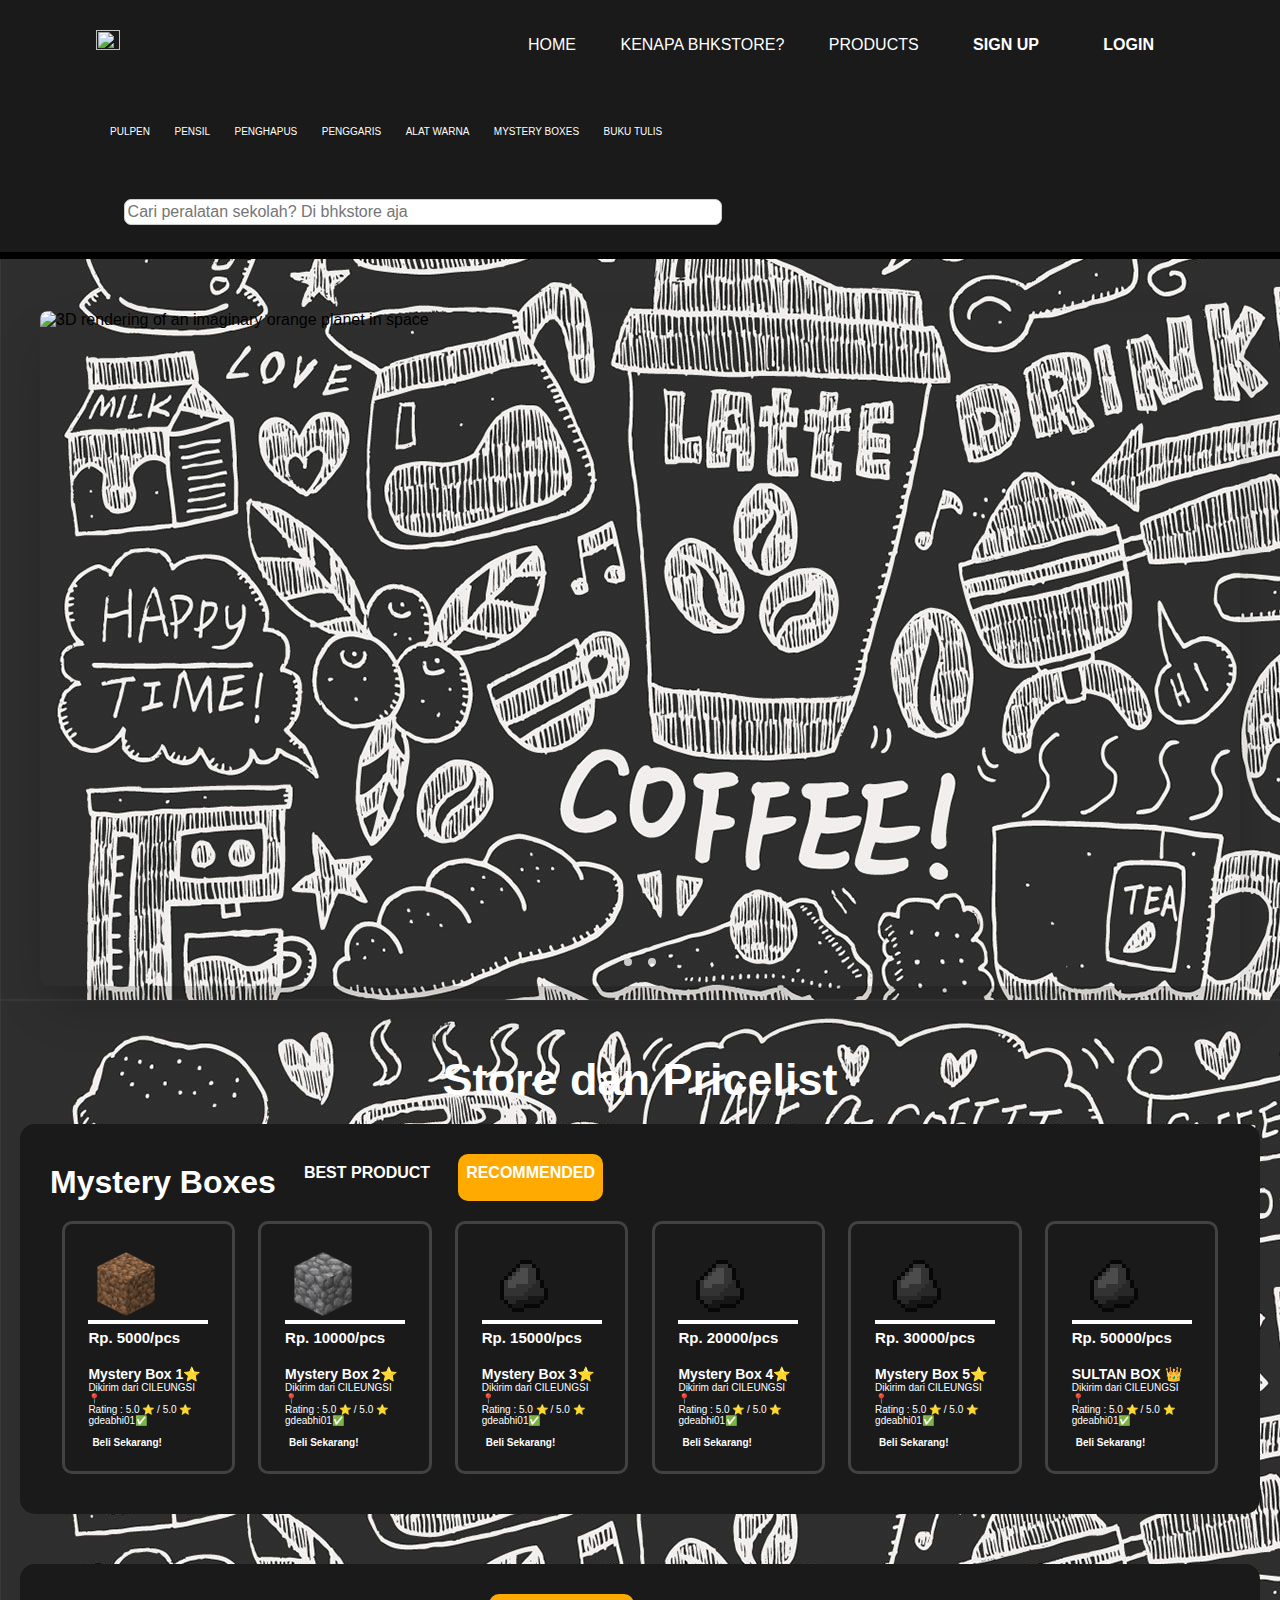
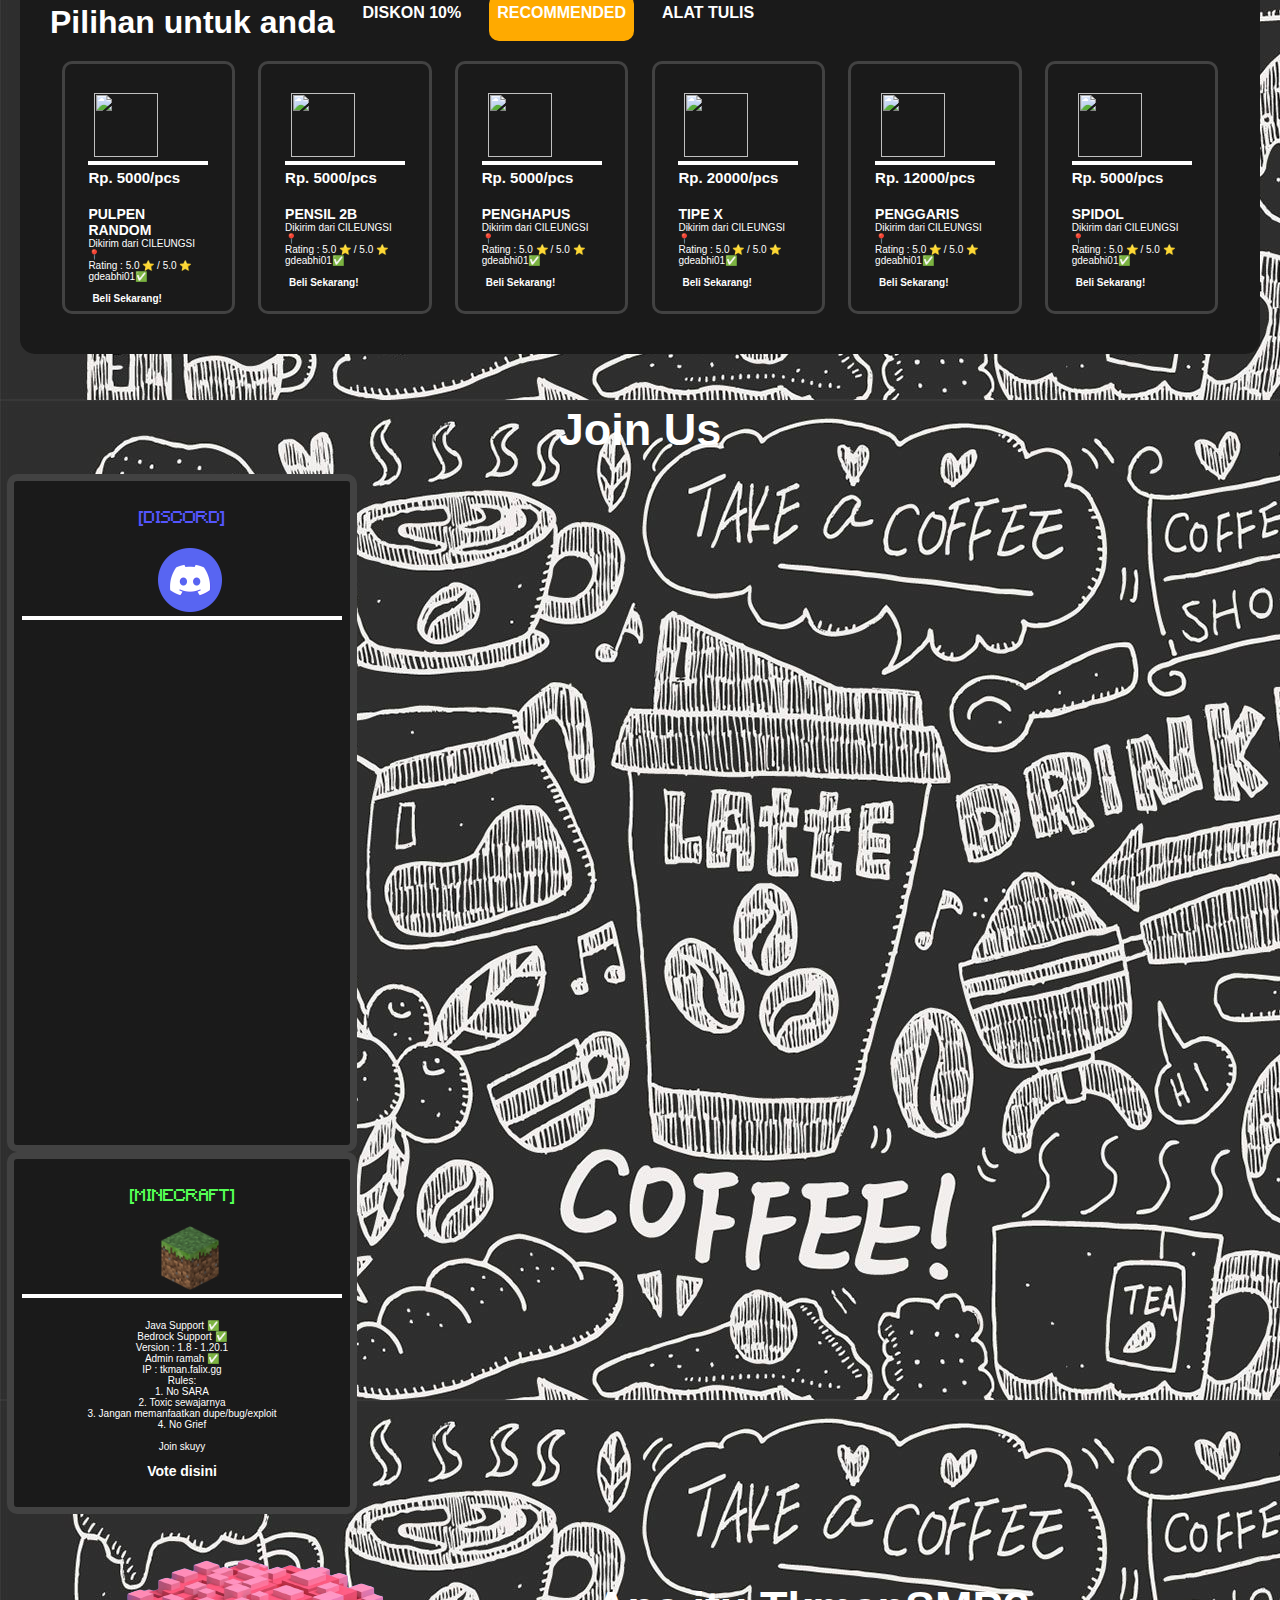
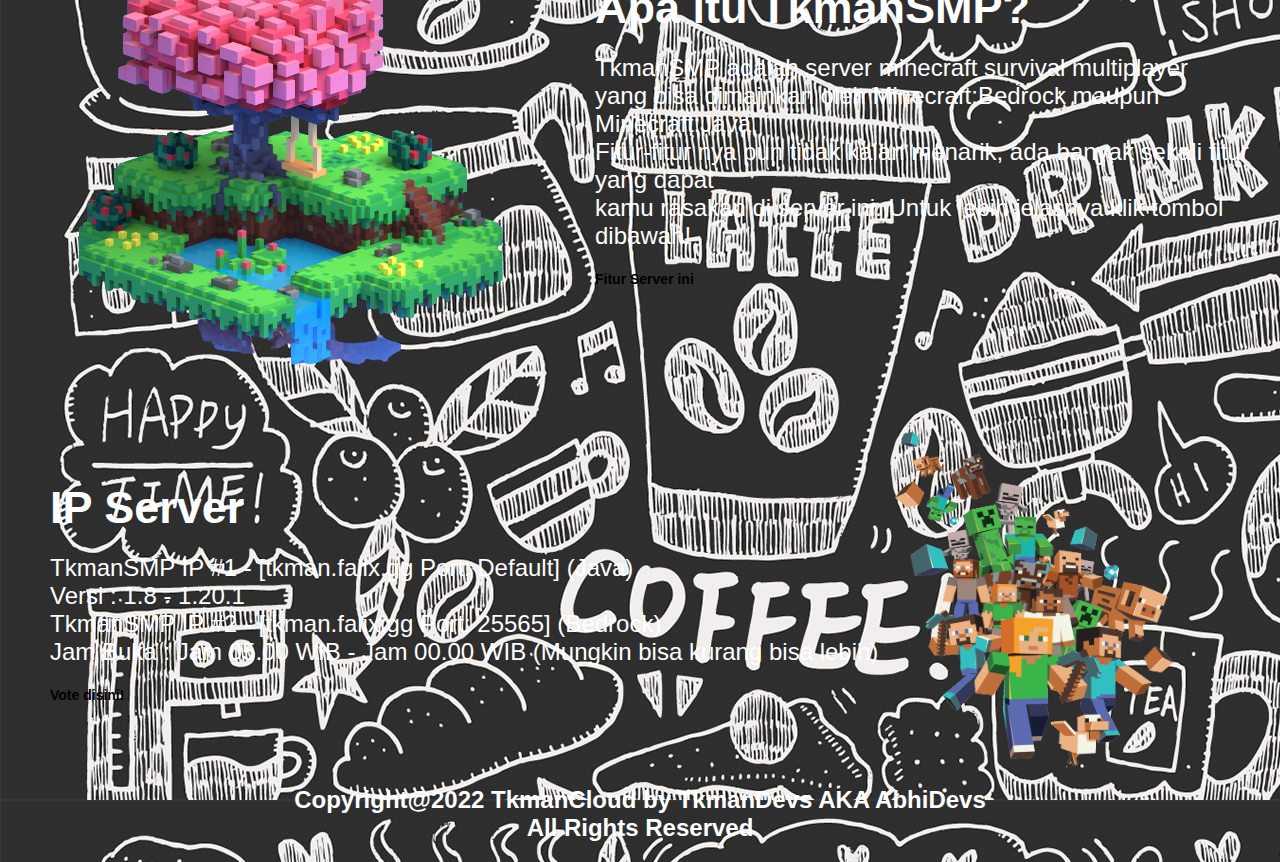
==== index.html @ ee7644b6 "Add files via upload" ====
<!DOCTYPE html>
<head>
	<link rel="stylesheet" href="style.css">
	<title>TkmanSMP - Minecraft Server</title>
	<script src="carousel.js"></script>
	<script src="https://unpkg.com/@babel/standalone/babel.min.js"></script>
</head>
<nav class="homenav">
	<div class="navbar">
		<img src="https://i.ibb.co/mNzWHj5/Proyek-Baru-2.png" class="logo">
		<ul>
			<li><a href="#home"class="defaultbtn">Home</a></li>
			<li><a href="#contacts"class="defaultbtn">Kenapa BHKStore?</a></li>
			<li><a href="#store"class="defaultbtn">Products</a></li>
			<li><a href="login.html" class="btn0">Sign Up</a></li>
			<li><a href="login.html" class="btn0">Login</a></li>
		</ul>
	</div>
	<div class="kategori">
	<ul>
		<li><a href="#home"class="defaultbtn">Pulpen</a></li>
		<li><a href="#contacts"class="defaultbtn">Pensil</a></li>
		<li><a href="#store"class="defaultbtn">Penghapus</a></li>
		<li><a href="#home"class="defaultbtn">Penggaris</a></li>
		<li><a href="#contacts"class="defaultbtn">Alat warna</a></li>
		<li><a href="#store"class="defaultbtn">Mystery Boxes</a></li>
		<li><a href="#home"class="defaultbtn">Buku Tulis</a></li>
		<input type="text" class="search-bar" placeholder="Cari peralatan sekolah? Di bhkstore aja">
	</ul>
</div>
</nav>
<body>
	<div class="main">
		<section class="container">
			<div class="slider-wrapper">
				<div class="slider">
					<img id="slide-1" src="https://i.ibb.co/3csn0DN/Presentation1.png" alt="3D rendering of an imaginary orange planet in space" />
					<img id="slide-2" src="https://i.ibb.co/RTJdsV3/OFF.png" alt="3D rendering of an imaginary green planet in space" />
				</div>
				<div class="slider-nav">
					<a href="#slide-1"></a>
					<a href="#slide-2"></a>
				</div>
			</div>
		</section>
	  <br>
	  
	  <!-- The dots/circles -->
	  <div style="text-align:center">
		<span class="dot" onclick="currentSlide(1)"></span>
		<span class="dot" onclick="currentSlide(2)"></span>
	  </div>
		<nav class="plannav">
		<div class="Plans">
			<!--Untuk Plans-->
			<br>
			<h1 class="deskripsi5">Store dan Pricelist</h1>
			<br>
			<section class="section2"id="store">
			<div class="store-wrap2"><h1 class="plantext">Mystery Boxes</h1><h4 class="sale">BEST PRODUCT</h4><h4 class="sale2">RECOMMENDED</h4></div>
			<div class="store-wrap">
				<div class="plans1">
				<div class="imgx">
				<img src="dirt.png" class="plan">
				</div>
				<div class="kolom2">
					<h4>Rp. 5000/pcs</h4>
					<p class="deskripsi4"><b>Mystery Box 1⭐</b><br>
					Dikirim dari CILEUNGSI 📍<br>
					Rating : 5.0 ⭐ / 5.0 ⭐<br>
					gdeabhi01✅<br><br>
					<a href="https://wa.me/+6285732102099?text=I'm%20interested%20in%20your%20car%20for%20sale" class="btn2">Beli Sekarang!</a>
				</div>
				</div>
				<div class="plans1">
				<div class="imgx">
				<img src="cobblestone.png" class="plan">
				</div>
				<div class="kolom2">
					<h4>Rp. 10000/pcs</h4>
					<p class="deskripsi4"><b>Mystery Box 2⭐</b><br>
					Dikirim dari CILEUNGSI 📍<br>
					Rating : 5.0 ⭐ / 5.0 ⭐<br>
					gdeabhi01✅<br><br>
					<a href="https://wa.me/+6285732102099?text=I'm%20interested%20in%20your%20car%20for%20sale" class="btn2">Beli Sekarang!</a>
				</div>
				</div>
				<div class="plans1">
				<div class="imgx">
				<img src="coal.png" class="plan">
				</div>
				<div class="kolom2">
					<h4>Rp. 15000/pcs</h4>
					<p class="deskripsi4"><b>Mystery Box 3⭐</b><br>
					Dikirim dari CILEUNGSI 📍<br>
					Rating : 5.0 ⭐ / 5.0 ⭐<br>
					gdeabhi01✅<br><br>
					<a href="https://wa.me/+6285732102099?text=I'm%20interested%20in%20your%20car%20for%20sale" class="btn2">Beli Sekarang!</a>
				</div>
				</div>
				<div class="plans1">
					<div class="imgx">
					<img src="coal.png" class="plan">
					</div>
					<div class="kolom2">
						<h4>Rp. 20000/pcs</h4>
						<p class="deskripsi4"><b>Mystery Box 4⭐</b><br>
						Dikirim dari CILEUNGSI 📍<br>
						Rating : 5.0 ⭐ / 5.0 ⭐<br>
						gdeabhi01✅<br><br>
						<a href="https://wa.me/+6285732102099?text=I'm%20interested%20in%20your%20car%20for%20sale" class="btn2">Beli Sekarang!</a>
					</div>
					</div>
					<div class="plans1">
						<div class="imgx">
						<img src="coal.png" class="plan">
						</div>
						<div class="kolom2">
							<h4>Rp. 30000/pcs</h4>
							<p class="deskripsi4"><b>Mystery Box 5⭐</b><br>
							Dikirim dari CILEUNGSI 📍<br>
							Rating : 5.0 ⭐ / 5.0 ⭐<br>
							gdeabhi01✅<br><br>
							<a href="https://wa.me/+6285732102099?text=I'm%20interested%20in%20your%20car%20for%20sale" class="btn2">Beli Sekarang!</a>
						</div>
						</div>
					<div class="plans1">
						<div class="imgx">
						<img src="coal.png" class="plan">
						</div>
						<div class="kolom2">
							<h4>Rp. 50000/pcs</h4>
							<p class="deskripsi4"><b>SULTAN BOX 👑</b><br>
							Dikirim dari CILEUNGSI 📍<br>
							Rating : 5.0 ⭐ / 5.0 ⭐<br>
							gdeabhi01✅<br><br>
							<a href="https://wa.me/+6285732102099?text=I'm%20interested%20in%20your%20car%20for%20sale" class="btn2">Beli Sekarang!</a>
						</div>
						</div>
				</div>	
				</section>
				<section class="section2"id="store">
				<div class="store-wrap2"><h1 class="plantext">Pilihan untuk anda</h1><h4 class="sale">DISKON 10%</h4><h4 class="sale2">RECOMMENDED</h4><h4 class="sale3">ALAT TULIS</h4></div>
				<div class="store-wrap">
					<div class="plans1">
					<div class="imgx">
					<img src="https://zebraindonesia.com/product/gelPen/images/sarasa_clip.png" class="plan">
					</div>
					<div class="kolom2">
						<h4>Rp. 5000/pcs</h4>
						<p class="deskripsi4"><b>PULPEN RANDOM</b><br>
						Dikirim dari CILEUNGSI 📍<br>
						Rating : 5.0 ⭐ / 5.0 ⭐<br>
						gdeabhi01✅<br><br>
						<a href="https://wa.me/+6285732102099?text=I'm%20interested%20in%20your%20car%20for%20sale" class="btn2">Beli Sekarang!</a>
					</div>
					</div>
					<div class="plans1">
					<div class="imgx">
					<img src="https://img.priceza.co.id/img2/2130004/0001/2130004-20211117024440-811926237911201.jpg" class="plan">
					</div>
					<div class="kolom2">
						<h4>Rp. 5000/pcs</h4>
						<p class="deskripsi4"><b>PENSIL 2B</b><br>
						Dikirim dari CILEUNGSI 📍<br>
						Rating : 5.0 ⭐ / 5.0 ⭐<br>
						gdeabhi01✅<br><br>
						<a href="https://wa.me/+6285732102099?text=I'm%20interested%20in%20your%20car%20for%20sale" class="btn2">Beli Sekarang!</a>
					</div>
					</div>
					<div class="plans1">
					<div class="imgx">
					<img src="https://img.id.my-best.com/product_images/95ac582cee1d472cd8731e104001efa9.png?ixlib=rails-4.3.1&q=70&lossless=0&w=800&h=800&fit=clip&s=73754fe19ffe5860d8eeb49d284e9628" class="plan">
					</div>
					<div class="kolom2">
						<h4>Rp. 5000/pcs</h4>
						<p class="deskripsi4"><b>PENGHAPUS</b><br>
						Dikirim dari CILEUNGSI 📍<br>
						Rating : 5.0 ⭐ / 5.0 ⭐<br>
						gdeabhi01✅<br><br>
						<a href="https://wa.me/+6285732102099?text=I'm%20interested%20in%20your%20car%20for%20sale" class="btn2">Beli Sekarang!</a>
					</div>
					</div>
					<div class="plans1">
						<div class="imgx">
						<img src="https://filebroker-cdn.lazada.co.id/kf/Sdb9d155a0d3c4631a12cda559e0c6bfc9.jpg" class="plan">
						</div>
						<div class="kolom2">
							<h4>Rp. 20000/pcs</h4>
							<p class="deskripsi4"><b>TIPE X</b><br>
							Dikirim dari CILEUNGSI 📍<br>
							Rating : 5.0 ⭐ / 5.0 ⭐<br>
							gdeabhi01✅<br><br>
							<a href="https://wa.me/+6285732102099?text=I'm%20interested%20in%20your%20car%20for%20sale" class="btn2">Beli Sekarang!</a>
						</div>
						</div>
						<div class="plans1">
							<div class="imgx">
							<img src="https://apis.unair.ac.id/lpse/storage/amel/penyedia/scan-gallery-648966901677897941.png" class="plan">
							</div>
							<div class="kolom2">
								<h4>Rp. 12000/pcs</h4>
								<p class="deskripsi4"><b>PENGGARIS</b><br>
								Dikirim dari CILEUNGSI 📍<br>
								Rating : 5.0 ⭐ / 5.0 ⭐<br>
								gdeabhi01✅<br><br>
								<a href="https://wa.me/+6285732102099?text=I'm%20interested%20in%20your%20car%20for%20sale" class="btn2">Beli Sekarang!</a>
							</div>
							</div>
						<div class="plans1">
							<div class="imgx">
							<img src="https://www.static-src.com/wcsstore/Indraprastha/images/catalog/full//95/MTA-2715593/snowman_snowman-bg-12-whiteboard-marker-spidol--1-pcs-_full16.jpg" class="plan">
							</div>
							<div class="kolom2">
								<h4>Rp. 5000/pcs</h4>
								<p class="deskripsi4"><b>SPIDOL</b><br>
								Dikirim dari CILEUNGSI 📍<br>
								Rating : 5.0 ⭐ / 5.0 ⭐<br>
								gdeabhi01✅<br><br>
								<a href="https://wa.me/+6285732102099?text=I'm%20interested%20in%20your%20car%20for%20sale" class="btn2">Beli Sekarang!</a>
							</div>
							</div>
					</div>
					</section>
			</div>
			</nav>
			
				<div class="contact">
					<h1 class="deskripsi5">Join Us</h1>
					<br>
					<!--Untuk Contacts-->
					<section class="section1"id="contacts">
					<div class="join">
						<div class="plans2">
							<div class="imgx">
								<p class="disc">[DISCORD]</p>
								<img src="discord.png" class="plan">
							</div>
							<iframe src="https://discordapp.com/widget?id=1115545342558081037&theme=dark" width="350" height="500" allowtransparency="true" frameborder="0" sandbox="allow-popups allow-popups-to-escape-sandbox allow-same-origin allow-scripts" class="widget"></iframe>
						</div>
						<div class="plans2">
							<div class="imgx">
								<p class="disc2">[MINECRAFT]</p>
								<img src="grass.png" class="plan">
							</div>
							<div class="kolom2">
							<p class="deskripsi4">
								Java Support ✅<br>
								Bedrock Support ✅<br>
								Version : 1.8 - 1.20.1<br>
								Admin ramah ✅<br>
								IP : tkman.falix.gg<br>
								Rules: <br>
								1. No SARA<br>
								2. Toxic sewajarnya<br>
								3. Jangan memanfaatkan dupe/bug/exploit<br>
								4. No Grief<br>
								<br>
								Join skuyy<br>
								<br>
								<b href="https://wa.me/+6285732102099?text=I'm%20interested%20in%20your%20car%20for%20sale" class="btn2">Vote disini</b>
							</p>
							</div>
						</div>
					</div>
					</section>
				</div>

				<br>
				<div class="homepage">
					<!--Untuk Home-->
					<section class="section1"id="home">
					<img src="computing.png" class="home1">
						<div class="kolom">
							<h1 class="deskripsi">Apa itu TkmanSMP?</h1>
							<p class="deskripsi2">TkmanSMP adalah server minecraft survival multiplayer<br>
							yang bisa dimainkan oleh Minecraft:Bedrock maupun Minecraft:Java <br>
							Fitur-fitur nya pun tidak kalan menarik, ada banyak sekali fitur yang dapat <br>
							kamu rasakan di server ini. Untuk lebih jelasnya klik tombol dibawah!</p>
							<b href="#plans" class="btn2">Fitur Server ini</b>
						</div>
					</section>
				<div class="why">
					<section class="section3"id="whypicktkmancloud">
						<div class="kolom">
							<h1 class="deskripsi">IP Server</h1>
							<p class="deskripsi2">TkmanSMP IP #1 - [tkman.falix.gg Port: Default] (Java)<br>
							Versi : 1.8 - 1.20.1<br>
							TkmanSMP IP #2 - [tkman.falix.gg Port: 25565] (Bedrock)<br>
							Jam Buka : Jam 05.00 WIB - Jam 00.00 WIB (Mungkin bisa kurang bisa lebih)<br>
							</p>
							<b href="#plans" class="btn2">Vote disini!</b>
						</div>
						<img src="mc.png" class="home2">
					</section>
				</div>
			</div>
				<p class="copyright">Copyright@2022 TkmanCloud by TkmanDevs AKA AbhiDevs<br>
				All Rights Reserved</p>
				<script async src="https://pagead2.googlesyndication.com/pagead/js/adsbygoogle.js?client=ca-pub-9949350659527294"
     crossorigin="anonymous"></script>
<!-- iklan1 -->
<ins class="adsbygoogle"
     style="display:block"
     data-ad-client="ca-pub-9949350659527294"
     data-ad-slot="7861087889"
     data-ad-format="auto"
     data-full-width-responsive="true"></ins>
<script>
     (adsbygoogle = window.adsbygoogle || []).push({});
</script>
		</div>

	</div>
</body>
---- style.css ----
.container {
	padding: 2rem;
}

.slider-wrapper {
	position: relative;
	max-width: 1200px;
	margin: 0 auto;
}

.slider {
	display: flex;
	aspect-ratio: 16 / 9;
	overflow-x: auto;
	scroll-snap-type: x mandatory;
	scroll-behavior: smooth;
	box-shadow: 0 1.5rem 3rem -0.75rem hsla(0, 0%, 0%, 0.25);
	border-radius: 0.5rem;
	-ms-overflow-style: none; /* Hide scrollbar IE and Edge */
	scrollbar-width: none; /* Hide scrollbar Firefox */
}
b {
    font-size: 14px;
}
/* Hide scrollbar for Chrome, Safari and Opera */
.slider::-webkit-scrollbar {
	display: none;
}
.slider img {
	flex: 1 0 100%;
	scroll-snap-align: start;
	object-fit: cover;
}

.slider-nav {
	display: flex;
	column-gap: 1rem;
	position: absolute;
	bottom: 1.25rem;
	left: 50%;
	transform: translateX(-50%);
	z-index: 1;
}

.slider-nav a {
	width: 0.5rem;
	height: 0.5rem;
	border-radius: 50%;
	background-color: #fff;
	opacity: 0.75;
	transition: opacity ease 250ms;
}

.slider-nav a:hover {
	opacity: 1;
}
  

/* Fading animation */
.fade {
  animation-name: fade;
  animation-duration: 1.5s;
}

@keyframes fade {
  from {opacity: .4}
  to {opacity: 1}
}
  
@font-face {
    font-family: mc;
    src: url(Minecraft.ttf);
}
.homepage{
    margin-bottom: 0px;
}
.plannav{
    margin-bottom: 0px;
}
.note{
    text-align: center;
}
.homenav{
    margin: auto;
    line-height: 80px;
    top: 0;
    border-bottom: 7.5px solid;
    animation: rainbow2 5s linear;
    animation-iteration-count: infinite;
    width: 100%;
    margin-bottom: 20px;
    position: sticky;
    position: -webkit-sticky;
    z-index: 1;
    background:rgb(26, 26, 26);
}
.navbar{
    width: 85%;
    margin: auto;
    margin-bottom: 0px;
    padding: 5px 0;
    display: flex;
    align-items: center;
    justify-content: space-between;
}
.searchbar{
    background-color: white;
    background-image: url('searchbar.png');
    background-position: 10px 10px;
    background-repeat: no-repeat;
    padding-left: 40px;
    padding: 5px 0px;
    border-radius: 10px;
    width: 50%;

}
  
  .search-bar {
    margin-left: 2%;
    width: 50%;
    padding: 3px;
    border: 1px solid #ccc;
    border-radius: 7px;
    font-size: 16px;
  }
  
  .search-button {
    padding: 10px 15px;
    border: none;
    background-color: #007bff;
    color: #fff;
    border-radius: 0 5px 5px 0;
    cursor: pointer;
    font-size: 16px;
  }
  
  /* Optional: Hover effect for the search button */
  .search-button:hover {
    background-color: #0056b3;
  }
.kategori{
    align-items: center;
    justify-content: space-between;
    margin: auto;
    margin-left: 100px;
}
.navbar ul li{
    list-style: none;
    display: inline-block;
    margin: 0 20px;
    position: relative;
}
.navbar ul li a{
    text-decoration: none;
    color: #fff;
    text-transform: uppercase;
}
.kategori ul li a{
    font-size: 10px;
    text-decoration: none;
    color: #fff;
    text-transform: uppercase;
}
.kategori ul li{
    list-style: none;
    display: inline-block;
    margin: 0 10px;
    position: relative;
}
.kolom{
    margin: 0;
}
.kolom2 h1{
    font-size: 10px;
    font-weight: normal;
    color: white;
}
.kolom2 h4{
    font-size: 15px;
    font-weight: bold;
    color: white;
}
.kolom2 p{
    font-size: 10px;
    color: #fff;
}
.plan{
    margin-left: 5%;
    width: 64px;
    height: 64px;
}

.section1{
    margin: 0;
    margin-bottom: 0px;
    display: flex;
}
.section3{
    margin: auto;
    display: flex;
}
.store-wrap{
    display: flex;
}
.store-wrap2{
    display: flex;
}
.sale{
    margin-left: 20px;
    margin-top: 20px;
    margin-bottom: 20px;
    padding: 10px 8px;
    cursor: none;
    color: white;
    font-weight: bold;
    border: transparent;
    border-radius: 10px;
    text-decoration: none;
    animation: rainbow 5s linear;
    animation-iteration-count: infinite;
}
.sale2{
    margin-left: 20px;
    margin-top: 20px;
    margin-bottom: 20px;
    padding: 10px 8px;
    cursor: none;
    color: white;
    font-weight: bold;
    border: transparent;
    border-radius: 10px;
    text-decoration: none;
    background: #FFAA00;
}
.sale3{
    margin-left: 20px;
    margin-top: 20px;
    margin-bottom: 20px;
    padding: 10px 8px;
    cursor: none;
    color: white;
    font-weight: bold;
    border: transparent;
    border-radius: 10px;
    text-decoration: none;
    background-image: url("https://i.ibb.co/2sZkvJJ/cartoon-empty-school-college-classroom-vector-44510614.jpg");
    background-size: cover;
}
.section2{
    margin-right: 20px;
    padding: 40px 30px;
    background: rgb(26,26,26);
    padding-top: 10px;
    border: transparent 1px;
    border-radius: 15px;
    margin-bottom: 50px;
    margin-left: 20px;
}
.kolom{
    margin-left: 50px;
    margin-top: 50px;
    margin-bottom: 50px;
}
.kolom .deskripsi{

    font-size: 45px;
    font-weight: bold;
    color: #fff;
}
.kolom .deskripsi2{
    font-size: 24px;
    color: #fff;
}
.kolom .deskripsi3{
    font-size: 45px;
    font-weight: bold;
    color: #fff;
}
.sort{
    position: fixed;
}
.kolom .deskripsi4{
    font-weight: bold;
    font-size: 20px;
    color: #fff;
}
.deskripsi6{
    font-weight: normal;
    font-family: mc;
    color: #55FF55;
}
.deskripsi7{
    font-weight: normal;
    font-family: mc;
    color: #FFAA00;    ;    
}
p{
    margin: 10px 0px 10px 0px;
    padding: 10px 0px 10px 0px;
}
a.btn0{
    font-weight: bold;
    margin-top: 20px;
    padding: 8px 10px 8px 10px;
    border-radius: 20px;
    animation: rainbow 5s linear;
    animation-iteration-count: infinite;
    color: #fff;
    cursor: pointer;
}
.news{
    display: flex;
}
.newscontainer{
}
.container1{
    display: inline;
}
.bottom-left {
    color: white;
    font-size: 20px;
    font-weight: bold;
    position: absolute;
    bottom: 8px;
    left: 16px;
  }
a.btn2{
    text-decoration: none;
    font-weight: bold;
    margin-top: 40px;
    padding: 3px 4px 3px 4px;
    border-radius: 8px;
    animation: rainbow 5s linear;
    animation-iteration-count: infinite;
    color: #fff;
    cursor: pointer;
}
@keyframes rainbow2{
    100%,0%{
        border-color: rgb(255,0,0);
    }
    8%{
        border-color: rgb(255,127,0);
    }
    16%{
        border-color: rgb(255,255,0);
    }
    25%{
        border-color: rgb(127,255,0);
    }
    33%{
        border-color: rgb(0,255,0);
    }
    41%{
        border-color: rgb(0,255,127);
    }
    50%{
        border-color: rgb(0,255,255);
    }
    58%{
        border-color: rgb(0,127,255);
    }
    66%{
        border-color: rgb(0,0,255);
    }
    75%{
        border-color: rgb(127,0,255);
    }
    83%{
        border-color: rgb(255,0,255);
    }
    91%{
        border-color: rgb(255,0,127);
    }
}
@keyframes rainbow{
    100%,0%{
        background-color: rgb(255,0,0);
    }
    8%{
        background-color: rgb(255,127,0);
    }
    16%{
        background-color: rgb(255,255,0);
    }
    25%{
        background-color: rgb(127,255,0);
    }
    33%{
        background-color: rgb(0,255,0);
    }
    41%{
        background-color: rgb(0,255,127);
    }
    50%{
        background-color: rgb(0,255,255);
    }
    58%{
        background-color: rgb(0,127,255);
    }
    66%{
        background-color: rgb(0,0,255);
    }
    75%{
        background-color: rgb(127,0,255);
    }
    83%{
        background-color: rgb(255,0,255);
    }
    91%{
        background-color: rgb(255,0,127);
    }
}
.kategori ul li .defaultbtn::after{
    content: '';
    height: 3px;
    width: 0%;
    position: absolute;
    left: 0px;
    bottom: 15px;
    transition: 0.5s;
}

.kategori ul li .defaultbtn:hover::after{
    width: 100%;
    animation: rainbow 5s linear;
    animation-iteration-count: infinite;
}
.navbar ul li .defaultbtn::after{
    content: '';
    height: 3px;
    width: 0%;
    position: absolute;
    left: 0px;
    bottom: 15px;
    transition: 0.5s;
}

.navbar ul li .defaultbtn:hover::after{
    width: 100%;
    animation: rainbow 5s linear;
    animation-iteration-count: infinite;
}
.navbar hr{
    background: #7f04c2;
    color: #7f04c2
} 
*{
    margin: 0;
    padding: 0;
    font-family: sans-serif;
}
@keyframes myAnim {
    0% {
        transform: translateY(20%);
    }
    100%{
        transform: translateY(0);
    }
}
body{
    background-image: url("bg.jpg")
}
.logo{
    width: 15%;
    height: 15%;
}
.navbar h1::after{
    content: '';
    height: 3px;
    width: 0%;
    background: #7f04c2;
    position: absolute;
    left: 0px;
    bottom: -5px;
    transition: 0.5s;
}
.navbar h1:hover::after{
    width: 100%;
}
.discord{
    margin: auto;
    width: 32px;
    height: 32px;
}
.disc{

    font-family: mc;
    color: #5555FF;
}
.disc2{
    
    font-family: mc;
    color: #55FF55;
}
.news1{
    font-size: 45px;
    font-weight: bold;
    color: #fff;
    text-align: center;
    display: block;
}
.deskripsi5{
    font-size: 45px;
    font-weight: bold;
    color: #fff;
    text-align: center;
}
.plantext{
    margin-top: 30px;
    color: white;
    text-align: left;
    margin-bottom: 20px;
}
.plans1{
    width: 128px;
    height: 200px;
    margin-left: 1%;
    margin-right: 1%;
    padding: 2% 2% 2% 2%;
    background: rgb(26,26,26);
    border-radius: 10px;
    border: 3px solid;
    border-color: rgb(66,66,66);
    text-align: left;
    transition: 0.3s;
}
.plans1:hover 
{
    animation: rainbow2 5s infinite;
    transform: translate(0, -10px);
}
.plans2{
    left: 50%;
    margin-left: 2%;
    margin-right: 2%;
    padding: 2% 2% 2% 2%;
    background: rgb(26,26,26);
    border-radius: 10px;
    border: 7px solid;
    border-color: rgb(66,66,66);
    text-align: center;
    transition: 0.3s;
}
.plans2:hover 
{
    animation: rainbow2 5s infinite;
    transform: translate(0, -10px);
}
.image-container {
    position: relative;
    width: 600px;
    overflow: hidden; /* Hide the portion of the image that extends beyond the container */
    padding: 10px;
    margin-left: 40px;
    margin-bottom: 20px;
    border: 3px solid transparent;
    animation: rainbow 5s infinite;
    border-radius: 25px;
}
.image-container img {
    -webkit-transition: all .4s ease-in-out;
	-moz-transition: all .4s ease-in-out;
	-o-transition: all .4s ease-in-out;
	-ms-transition: all .4s ease-in-out;
    width: 600px;
    height: 300px;
    border: 3px solid transparent;
    border-radius: 15px;
}
.image-container2:hover img {
    -webkit-transform: scale(1.1); 
    -moz-transform: scale(1.1);
    -o-transform: scale(1.1);
    transform: scale(1.1);
  }
  .image-container2 {
    position: relative;
    width: 360px;
    overflow: hidden; /* Hide the portion of the image that extends beyond the container */
    padding: 10px;
    margin-left: 20px;
    margin-right: 20px;
    margin-bottom: 20px;
    border: 3px solid transparent;
    animation: rainbow 5s infinite;
    border-radius: 25px;
}
.image-container2 img {
    -webkit-transition: all .4s ease-in-out;
	-moz-transition: all .4s ease-in-out;
	-o-transition: all .4s ease-in-out;
	-ms-transition: all .4s ease-in-out;
    width: 360px;
    height: 750px;
    border: 3px solid transparent;
    border-radius: 15px;
}
.contact{
}
.contacts{
    display: flex;
    justify-content: center;
    align-items: center;
}
.image-container:hover img {
    -webkit-transform: scale(1.1); 
    -moz-transform: scale(1.1);
    -o-transform: scale(1.1);
    transform: scale(1.1);
  }
.home1{
    margin-left: 45px;
    animation: myAnim ease 3s;
    animation-iteration-count: 1;
    animation-fill-mode: forwards;
}
.home2{
    width: 23%;
    height: 23%;
    animation: myAnim ease 3s;
    animation-iteration-count: 1;
    animation-fill-mode: forwards;
}
.imgx{

    margin-top: 4%;
    color: white;
    border-bottom: 4px solid;
    margin-bottom: 4%;
    animation: rainbow3 5s linear;
    animation-iteration-count: infinite;
}
.imgx2{

    font-size: 42px;
    margin-top: 4%;
    color: white;
    border-bottom: 7px solid;
    margin-bottom: 4%;
    animation: rainbow3 5s linear;
    animation-iteration-count: infinite;
    align-items: center;
}
.copyright{
    text-align: center;
    color: white;
    font-size: 24px;
    font-weight: bold;
}
@keyframes rainbow3{
    100%,0%{
        border-color: rgb(255,0,0);
    }
    8%{
        border-color: rgb(255,127,0);
    }
    16%{
        border-color: rgb(255,255,0);
    }
    25%{
        border-color: rgb(127,255,0);
    }
    33%{
        border-color: rgb(0,255,0);
    }
    41%{
        border-color: rgb(0,255,127);
    }
    50%{
        border-color: rgb(0,255,255);
    }
    58%{
        border-color: rgb(0,127,255);
    }
    66%{
        border-color: rgb(0,0,255);
    }
    75%{
        border-color: rgb(127,0,255);
    }
    83%{
        border-color: rgb(255,0,255);
    }
    91%{
        border-color: rgb(255,0,127);
    }
}
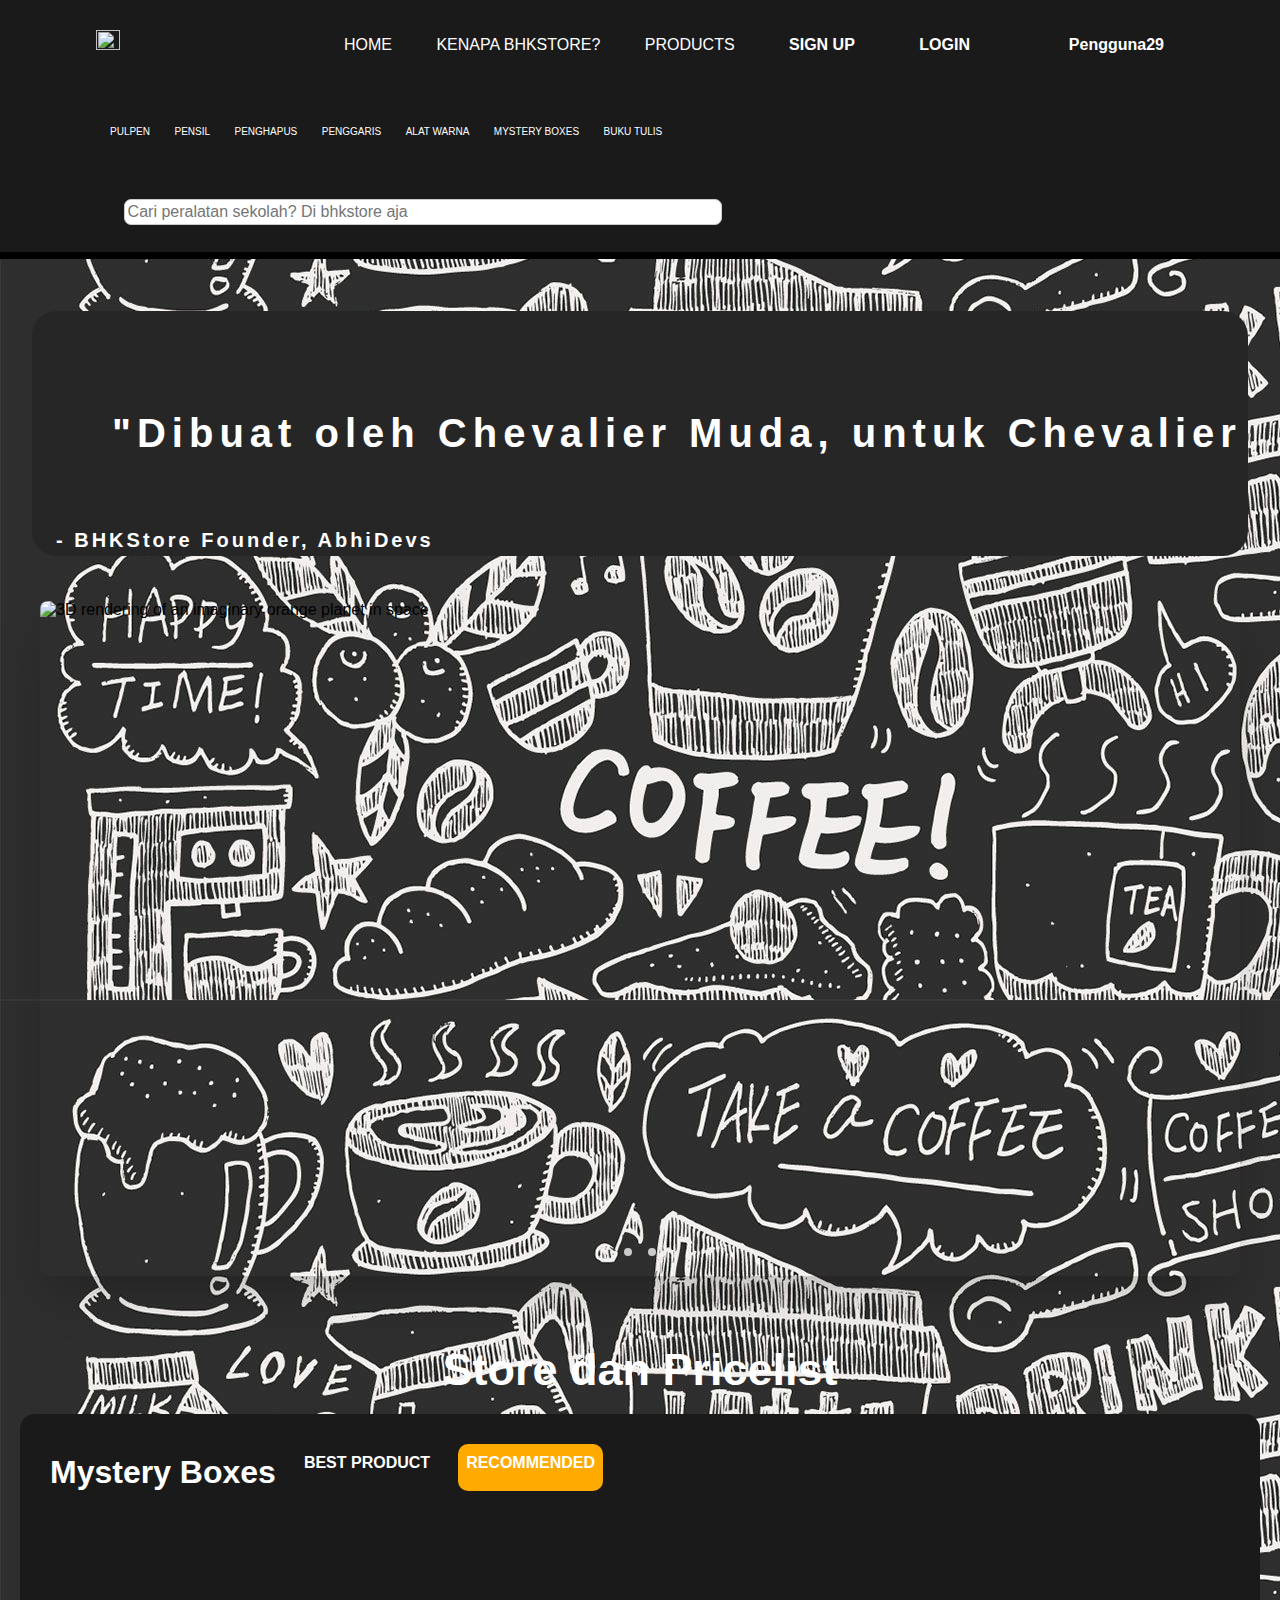
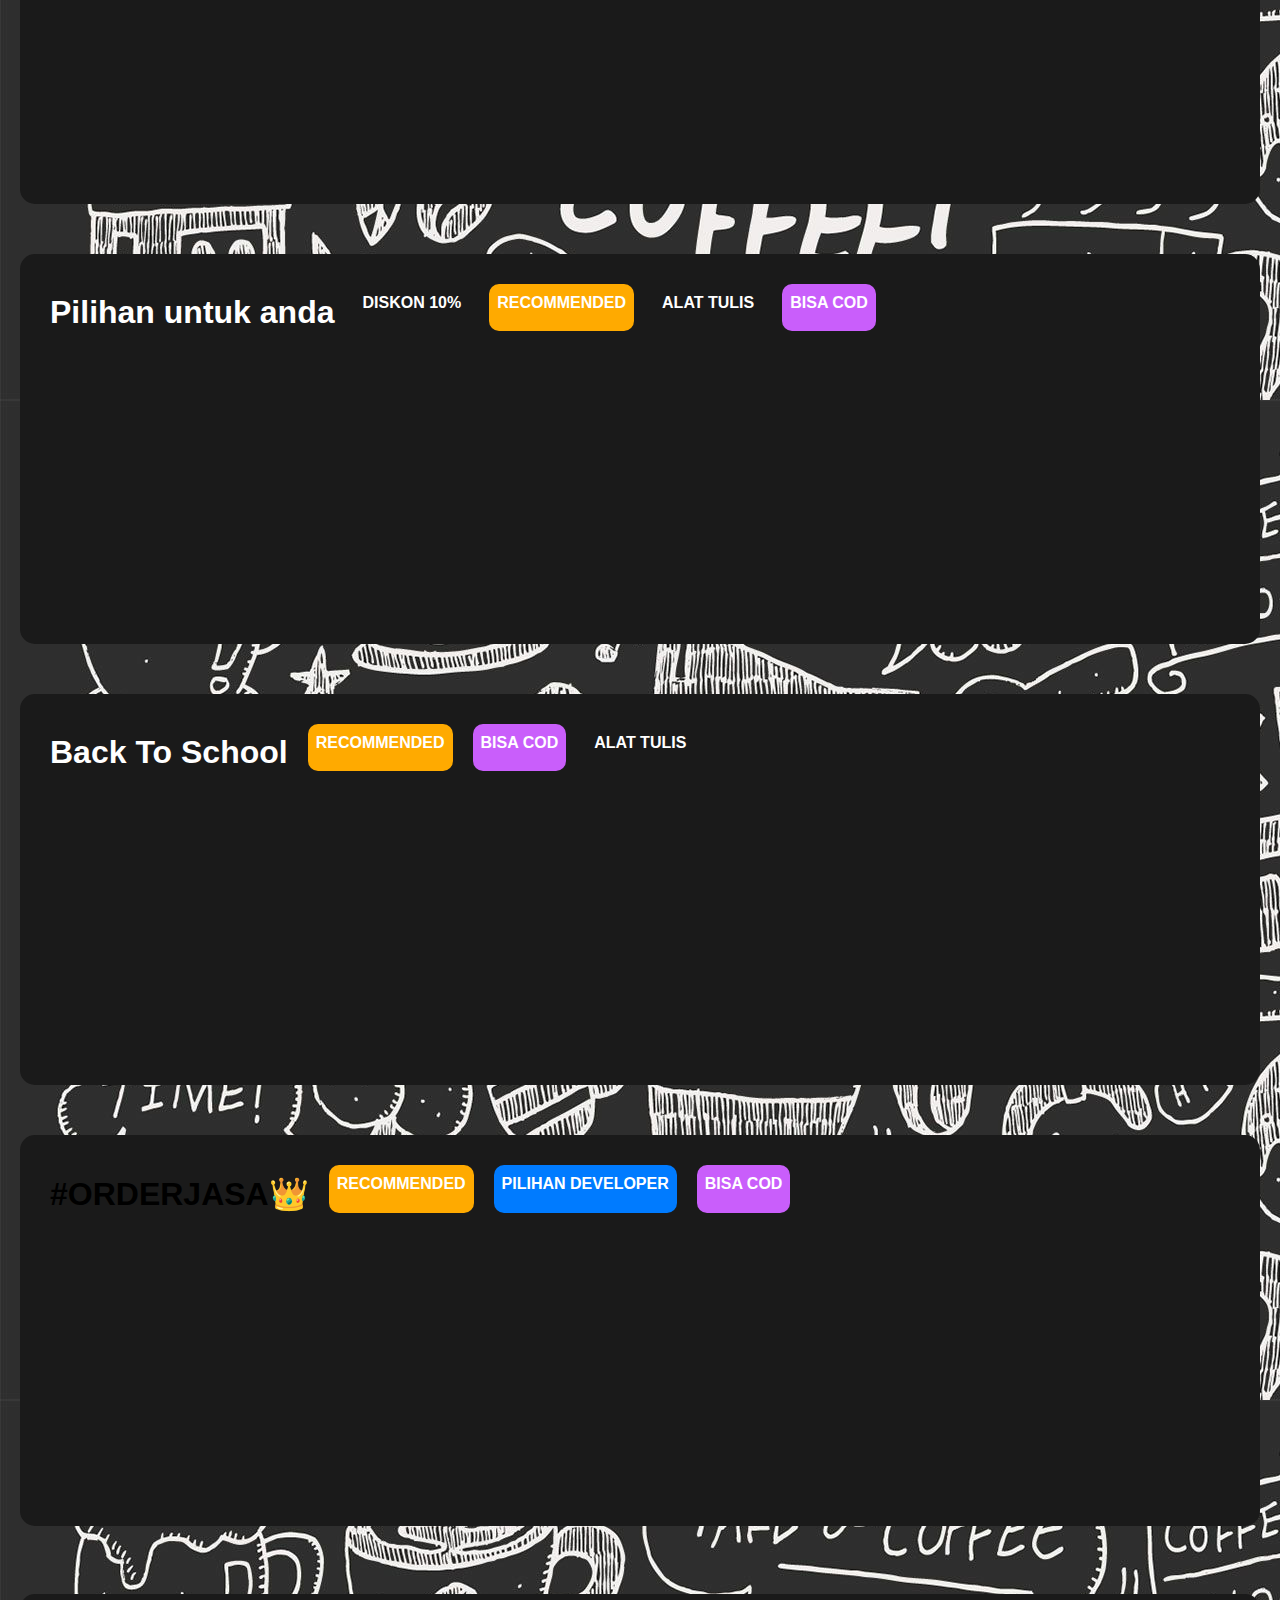
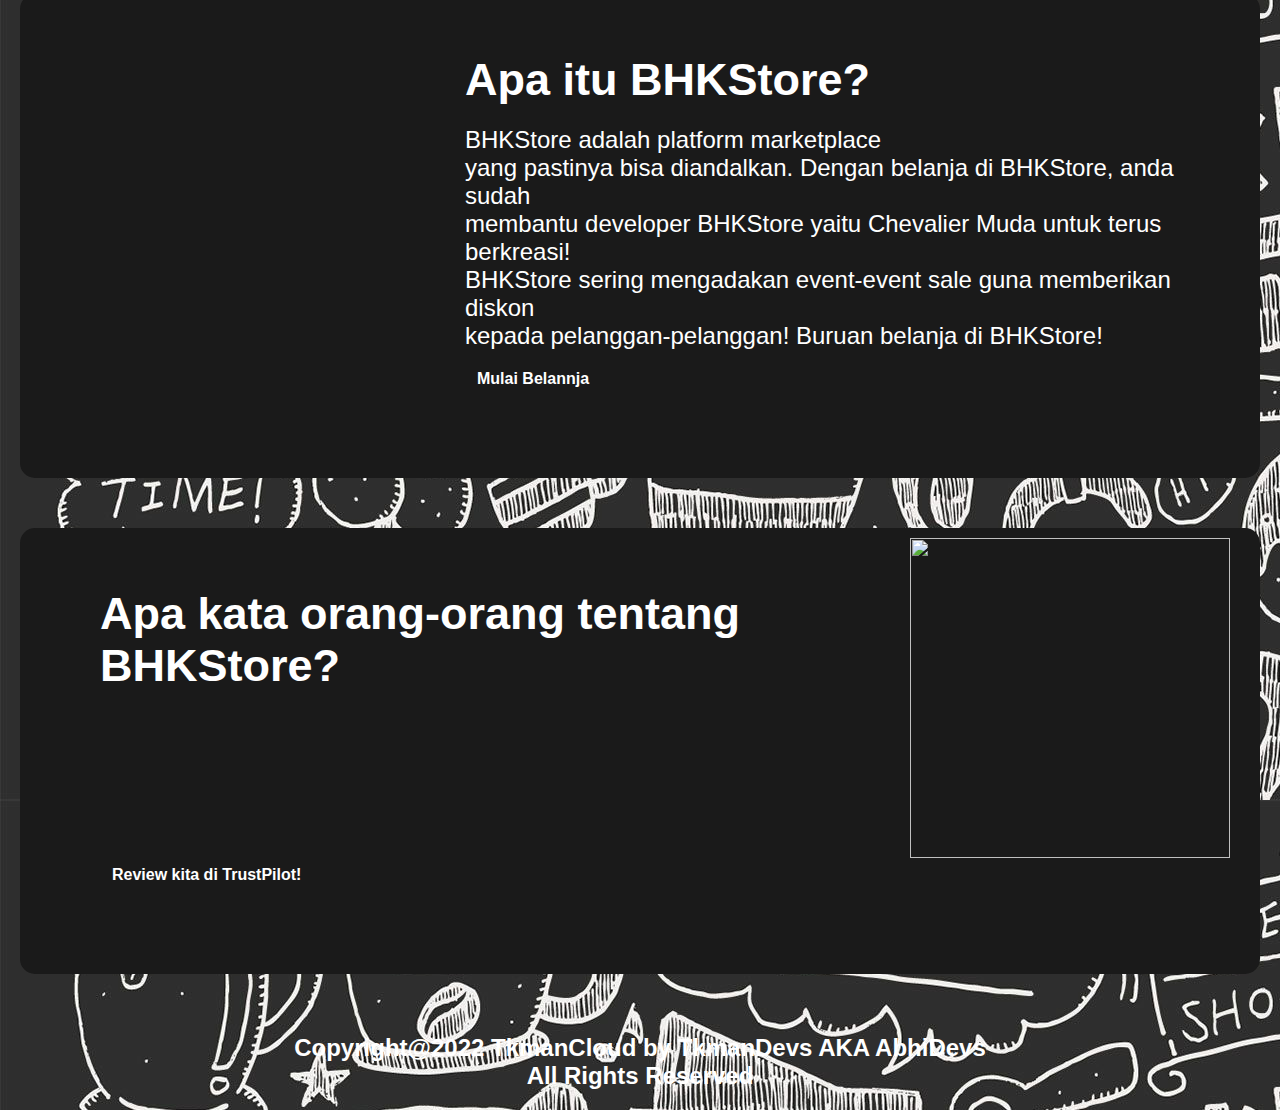
==== commit 2c5e6395: "Update" ====
--- a/index.html
+++ b/index.html
@@ -1,10 +1,12 @@
 <!DOCTYPE html>
 <head>
 	<link rel="stylesheet" href="style.css">
-	<title>TkmanSMP - Minecraft Server</title>
-	<script src="carousel.js"></script>
-	<script src="https://unpkg.com/@babel/standalone/babel.min.js"></script>
+	<link rel="stylesheet" href="https://unpkg.com/aos@next/dist/aos.css">
+	<title>BHKStore - By AbhiDevs</title>
 </head>
+<script src="carousel.js"></script>
+<script src="https://unpkg.com/browse/aos@2.3.4/dist/aos.js"></script>
+<script>AOS.init();</script>
 <nav class="homenav">
 	<div class="navbar">
 		<img src="https://i.ibb.co/mNzWHj5/Proyek-Baru-2.png" class="logo">
@@ -14,6 +16,8 @@
 			<li><a href="#store"class="defaultbtn">Products</a></li>
 			<li><a href="login.html" class="btn0">Sign Up</a></li>
 			<li><a href="login.html" class="btn0">Login</a></li>
+			<li><div class="avatar"></div></li>
+			<li><span id="pengguna">Pengguna<span id="random" onload="randomnum()"></span></span></li>
 		</ul>
 	</div>
 	<div class="kategori">
@@ -32,6 +36,10 @@
 <body>
 	<div class="main">
 		<section class="container">
+		<div class="typewriter">
+			<h1 class="type">"Dibuat oleh Chevalier Muda, untuk Chevalier Muda"</h1>
+			<div class="bottom-left">- BHKStore Founder, AbhiDevs</div>
+		</div>
 			<div class="slider-wrapper">
 				<div class="slider">
 					<img id="slide-1" src="https://i.ibb.co/3csn0DN/Presentation1.png" alt="3D rendering of an imaginary orange planet in space" />
@@ -45,7 +53,6 @@
 		</section>
 	  <br>
 	  
-	  <!-- The dots/circles -->
 	  <div style="text-align:center">
 		<span class="dot" onclick="currentSlide(1)"></span>
 		<span class="dot" onclick="currentSlide(2)"></span>
@@ -59,7 +66,8 @@
 			<section class="section2"id="store">
 			<div class="store-wrap2"><h1 class="plantext">Mystery Boxes</h1><h4 class="sale">BEST PRODUCT</h4><h4 class="sale2">RECOMMENDED</h4></div>
 			<div class="store-wrap">
-				<div class="plans1">
+				<div class="plans1" data-aos="fade-up"
+				data-aos-duration="3000">
 				<div class="imgx">
 				<img src="dirt.png" class="plan">
 				</div>
@@ -72,7 +80,8 @@
 					<a href="https://wa.me/+6285732102099?text=I'm%20interested%20in%20your%20car%20for%20sale" class="btn2">Beli Sekarang!</a>
 				</div>
 				</div>
-				<div class="plans1">
+				<div class="plans1" data-aos="fade-up"
+				data-aos-duration="3000">
 				<div class="imgx">
 				<img src="cobblestone.png" class="plan">
 				</div>
@@ -85,7 +94,8 @@
 					<a href="https://wa.me/+6285732102099?text=I'm%20interested%20in%20your%20car%20for%20sale" class="btn2">Beli Sekarang!</a>
 				</div>
 				</div>
-				<div class="plans1">
+				<div class="plans1" data-aos="fade-up"
+				data-aos-duration="3000">
 				<div class="imgx">
 				<img src="coal.png" class="plan">
 				</div>
@@ -98,7 +108,8 @@
 					<a href="https://wa.me/+6285732102099?text=I'm%20interested%20in%20your%20car%20for%20sale" class="btn2">Beli Sekarang!</a>
 				</div>
 				</div>
-				<div class="plans1">
+				<div class="plans1" data-aos="fade-up"
+				data-aos-duration="3000">
 					<div class="imgx">
 					<img src="coal.png" class="plan">
 					</div>
@@ -111,7 +122,8 @@
 						<a href="https://wa.me/+6285732102099?text=I'm%20interested%20in%20your%20car%20for%20sale" class="btn2">Beli Sekarang!</a>
 					</div>
 					</div>
-					<div class="plans1">
+					<div class="plans1" data-aos="fade-up"
+					data-aos-duration="3000">
 						<div class="imgx">
 						<img src="coal.png" class="plan">
 						</div>
@@ -124,7 +136,8 @@
 							<a href="https://wa.me/+6285732102099?text=I'm%20interested%20in%20your%20car%20for%20sale" class="btn2">Beli Sekarang!</a>
 						</div>
 						</div>
-					<div class="plans1">
+					<div class="plans1" data-aos="fade-up"
+					data-aos-duration="3000">
 						<div class="imgx">
 						<img src="coal.png" class="plan">
 						</div>
@@ -140,9 +153,10 @@
 				</div>	
 				</section>
 				<section class="section2"id="store">
-				<div class="store-wrap2"><h1 class="plantext">Pilihan untuk anda</h1><h4 class="sale">DISKON 10%</h4><h4 class="sale2">RECOMMENDED</h4><h4 class="sale3">ALAT TULIS</h4></div>
+				<div class="store-wrap2"><h1 class="plantext">Pilihan untuk anda</h1><h4 class="sale">DISKON 10%</h4><h4 class="sale2">RECOMMENDED</h4><h4 class="sale3">ALAT TULIS</h4><h4 class="sale4">BISA COD</h4></div>
 				<div class="store-wrap">
-					<div class="plans1">
+				<div class="plans1" data-aos="fade-up"
+				data-aos-duration="3000">
 					<div class="imgx">
 					<img src="https://zebraindonesia.com/product/gelPen/images/sarasa_clip.png" class="plan">
 					</div>
@@ -155,7 +169,8 @@
 						<a href="https://wa.me/+6285732102099?text=I'm%20interested%20in%20your%20car%20for%20sale" class="btn2">Beli Sekarang!</a>
 					</div>
 					</div>
-					<div class="plans1">
+					<div class="plans1" data-aos="fade-up"
+					data-aos-duration="3000">
 					<div class="imgx">
 					<img src="https://img.priceza.co.id/img2/2130004/0001/2130004-20211117024440-811926237911201.jpg" class="plan">
 					</div>
@@ -168,7 +183,8 @@
 						<a href="https://wa.me/+6285732102099?text=I'm%20interested%20in%20your%20car%20for%20sale" class="btn2">Beli Sekarang!</a>
 					</div>
 					</div>
-					<div class="plans1">
+					<div class="plans1" data-aos="fade-up"
+					data-aos-duration="3000">
 					<div class="imgx">
 					<img src="https://img.id.my-best.com/product_images/95ac582cee1d472cd8731e104001efa9.png?ixlib=rails-4.3.1&q=70&lossless=0&w=800&h=800&fit=clip&s=73754fe19ffe5860d8eeb49d284e9628" class="plan">
 					</div>
@@ -181,7 +197,8 @@
 						<a href="https://wa.me/+6285732102099?text=I'm%20interested%20in%20your%20car%20for%20sale" class="btn2">Beli Sekarang!</a>
 					</div>
 					</div>
-					<div class="plans1">
+					<div class="plans1" data-aos="fade-up"
+					data-aos-duration="3000">
 						<div class="imgx">
 						<img src="https://filebroker-cdn.lazada.co.id/kf/Sdb9d155a0d3c4631a12cda559e0c6bfc9.jpg" class="plan">
 						</div>
@@ -194,7 +211,8 @@
 							<a href="https://wa.me/+6285732102099?text=I'm%20interested%20in%20your%20car%20for%20sale" class="btn2">Beli Sekarang!</a>
 						</div>
 						</div>
-						<div class="plans1">
+						<div class="plans1" data-aos="fade-up"
+						data-aos-duration="3000">
 							<div class="imgx">
 							<img src="https://apis.unair.ac.id/lpse/storage/amel/penyedia/scan-gallery-648966901677897941.png" class="plan">
 							</div>
@@ -207,7 +225,8 @@
 								<a href="https://wa.me/+6285732102099?text=I'm%20interested%20in%20your%20car%20for%20sale" class="btn2">Beli Sekarang!</a>
 							</div>
 							</div>
-						<div class="plans1">
+						<div class="plans1" data-aos="fade-up"
+						data-aos-duration="3000">
 							<div class="imgx">
 							<img src="https://www.static-src.com/wcsstore/Indraprastha/images/catalog/full//95/MTA-2715593/snowman_snowman-bg-12-whiteboard-marker-spidol--1-pcs-_full16.jpg" class="plan">
 							</div>
@@ -222,76 +241,205 @@
 							</div>
 					</div>
 					</section>
+					<section class="section2"id="store">
+						<div class="store-wrap2"><h1 class="plantext">Back To School</h1><h4 class="sale2">RECOMMENDED</h4><h4 class="sale4">BISA COD</h4><h4 class="sale3">ALAT TULIS</h4></div>
+						<div class="store-wrap">
+						<div class="plans1" data-aos="fade-up"
+						data-aos-duration="3000">
+							<div class="imgx">
+							<img src="https://images.tokopedia.net/img/cache/500-square/product-1/2018/3/26/27235057/27235057_d0e21000-93fd-4bc3-a3ee-624dd521ddad_2048_2730.jpg" class="plan">
+							</div>
+							<div class="kolom2">
+								<h4>Rp. 12000/pcs</h4>
+								<p class="deskripsi4"><b>BUKU TULIS MAXICAMPUS</b><br>
+								Dikirim dari CILEUNGSI 📍<br>
+								Rating : 5.0 ⭐ / 5.0 ⭐<br>
+								gdeabhi01✅<br><br>
+								<a href="https://wa.me/+6285732102099?text=I'm%20interested%20in%20your%20car%20for%20sale" class="btn2">Beli Sekarang!</a>
+							</div>
+							</div>
+							<div class="plans1" data-aos="fade-up"
+							data-aos-duration="3000">
+							<div class="imgx">
+							<img src="https://images.tokopedia.net/img/cache/500-square/product-1/2017/9/7/7451868/7451868_900fc9f1-b032-42a4-b801-2b650d244252_2048_0.jpg" class="plan">
+							</div>
+							<div class="kolom2">
+								<h4>Rp. 12000/pcs</h4>
+								<p class="deskripsi4"><b>BUKU TULIS DUNIACAMPUS</b><br>
+								Dikirim dari CILEUNGSI 📍<br>
+								Rating : 5.0 ⭐ / 5.0 ⭐<br>
+								gdeabhi01✅<br><br>
+								<a href="https://wa.me/+6285732102099?text=I'm%20interested%20in%20your%20car%20for%20sale" class="btn2">Beli Sekarang!</a>
+							</div>
+							</div>
+							<div class="plans1" data-aos="fade-up"
+							data-aos-duration="3000">
+							<div class="imgx">
+							<img src="https://images.tokopedia.net/img/cache/700/product-1/2019/7/6/64221860/64221860_23f7584b-09c1-4691-9aa3-3e19d8630331_686_686.jpg" class="plan">
+							</div>
+							<div class="kolom2">
+								<h4>Rp. 13000/pcs</h4>
+								<p class="deskripsi4"><b>BUKU TULIS B.B CAMPUS</b><br>
+								Dikirim dari CILEUNGSI 📍<br>
+								Rating : 5.0 ⭐ / 5.0 ⭐<br>
+								gdeabhi01✅<br><br>
+								<a href="https://wa.me/+6285732102099?text=I'm%20interested%20in%20your%20car%20for%20sale" class="btn2">Beli Sekarang!</a>
+							</div>
+							</div>
+							<div class="plans1" data-aos="fade-up"
+							data-aos-duration="3000">
+								<div class="imgx">
+								<img src="https://filebroker-cdn.lazada.co.id/kf/Sdb9d155a0d3c4631a12cda559e0c6bfc9.jpg" class="plan">
+								</div>
+								<div class="kolom2">
+									<h4>Rp. 20000/pcs</h4>
+									<p class="deskripsi4"><b>TIPE X</b><br>
+									Dikirim dari CILEUNGSI 📍<br>
+									Rating : 5.0 ⭐ / 5.0 ⭐<br>
+									gdeabhi01✅<br><br>
+									<a href="https://wa.me/+6285732102099?text=I'm%20interested%20in%20your%20car%20for%20sale" class="btn2">Beli Sekarang!</a>
+								</div>
+								</div>
+								<div class="plans1" data-aos="fade-up"
+								data-aos-duration="3000">
+									<div class="imgx">
+									<img src="https://apis.unair.ac.id/lpse/storage/amel/penyedia/scan-gallery-648966901677897941.png" class="plan">
+									</div>
+									<div class="kolom2">
+										<h4>Rp. 12000/pcs</h4>
+										<p class="deskripsi4"><b>PENGGARIS</b><br>
+										Dikirim dari CILEUNGSI 📍<br>
+										Rating : 5.0 ⭐ / 5.0 ⭐<br>
+										gdeabhi01✅<br><br>
+										<a href="https://wa.me/+6285732102099?text=I'm%20interested%20in%20your%20car%20for%20sale" class="btn2">Beli Sekarang!</a>
+									</div>
+									</div>
+								<div class="plans1" data-aos="fade-up"
+								data-aos-duration="3000">
+									<div class="imgx">
+									<img src="https://www.static-src.com/wcsstore/Indraprastha/images/catalog/full//95/MTA-2715593/snowman_snowman-bg-12-whiteboard-marker-spidol--1-pcs-_full16.jpg" class="plan">
+									</div>
+									<div class="kolom2">
+										<h4>Rp. 5000/pcs</h4>
+										<p class="deskripsi4"><b>SPIDOL</b><br>
+										Dikirim dari CILEUNGSI 📍<br>
+										Rating : 5.0 ⭐ / 5.0 ⭐<br>
+										gdeabhi01✅<br><br>
+										<a href="https://wa.me/+6285732102099?text=I'm%20interested%20in%20your%20car%20for%20sale" class="btn2">Beli Sekarang!</a>
+									</div>
+									</div>
+							</div>
+							</section>
+							<section class="section2"id="store">
+								<div class="store-wrap2"><h1 class="plantext2">#ORDERJASA👑</h1><h4 class="sale2">RECOMMENDED</h4><h4 class="sale5">PILIHAN DEVELOPER</h4><h4 class="sale4">BISA COD</h4></div>
+								<div class="store-wrap">
+								<div class="plans1" data-aos="fade-up"
+								data-aos-duration="3000">
+									<div class="imgx">
+									<img src="https://i.ibb.co/1r1Lwz5/grass.webp" class="plan">
+									</div>
+									<div class="kolom2" >
+										<h4>Rp. 40k - 120k</h4>
+										<p class="deskripsi4"><b>JASA DEV MC SERVER</b><br>
+										Rating : 5.0 ⭐ / 5.0 ⭐<br>
+										gdeabhi01✅<br><br>
+										<a href="https://wa.me/+6285732102099?text=I'm%20interested%20in%20your%20car%20for%20sale" class="btn2">Beli Sekarang!</a>
+									</div>
+									</div>
+									<div class="plans1" data-aos="fade-up"
+									data-aos-duration="3000">
+									<div class="imgx">
+									<img src="https://cdn.pixabay.com/photo/2016/05/31/13/22/maths-1426891_960_720.png" class="plan">
+									</div>
+									<div class="kolom2">
+										<h4>Rp. 5k - 20k</h4>
+										<p class="deskripsi4"><b>JASA JOKI MATEMATIKA</b><br>
+										Rating : 5.0 ⭐ / 5.0 ⭐<br>
+										gdeabhi01✅<br><br>
+										<a href="https://wa.me/+6285732102099?text=I'm%20interested%20in%20your%20car%20for%20sale" class="btn2">Beli Sekarang!</a>
+									</div>
+									</div>
+									<div class="plans1" data-aos="fade-up"
+									data-aos-duration="3000">
+									<div class="imgx">
+									<img src="https://cdn1-production-images-kly.akamaized.net/gy6vtnsEImG9xkuaeDDDp-A2Hno=/1200x675/smart/filters:quality(75):strip_icc():format(jpeg)/kly-media-production/medias/1590335/original/092899500_1494403408-Ilustrasi_coding__pemrograman__programmer__programming_Kredit_Pexels_via_Pixabay.jpg" class="plan">
+									</div>
+									<div class="kolom2">
+										<h4>Rp. 10k - 30k</h4>
+										<p class="deskripsi4"><b>JASA DEV TUGAS TIK</b><br>
+										Rating : 5.0 ⭐ / 5.0 ⭐<br>
+										gdeabhi01✅<br><br>
+										<a href="https://wa.me/+6285732102099?text=I'm%20interested%20in%20your%20car%20for%20sale" class="btn2">Beli Sekarang!</a>
+									</div>
+									</div>
+									<div class="plans1" data-aos="fade-up"
+									data-aos-duration="3000">
+										<div class="imgx">
+										<img src="https://miro.medium.com/v2/resize:fit:792/1*lJ32Bl-lHWmNMUSiSq17gQ.png" class="plan">
+										</div>
+										<div class="kolom2">
+											<h4>Rp. 10k - 50k</h4>
+											<p class="deskripsi4"><b>JASA DEV HTMLCSS</b><br>
+											Rating : 5.0 ⭐ / 5.0 ⭐<br>
+											gdeabhi01✅<br><br>
+											<a href="https://wa.me/+6285732102099?text=I'm%20interested%20in%20your%20car%20for%20sale" class="btn2">Beli Sekarang!</a>
+										</div>
+										</div>
+										<div class="plans1" data-aos="fade-up"
+										data-aos-duration="3000">
+											<div class="imgx">
+											<img src="https://upload.wikimedia.org/wikipedia/commons/thumb/7/7e/Gmail_icon_%282020%29.svg/2560px-Gmail_icon_%282020%29.svg.png" class="plan">
+											</div>
+											<div class="kolom2">
+												<h4>Rp. 2000/pcs</h4>
+												<p class="deskripsi4"><b>JASA CREATE EMAIL BOT</b><br>
+												Rating : 5.0 ⭐ / 5.0 ⭐<br>
+												gdeabhi01✅<br><br>
+												<a href="https://wa.me/+6285732102099?text=I'm%20interested%20in%20your%20car%20for%20sale" class="btn2">Beli Sekarang!</a>
+											</div>
+											</div>
+									</div>
+									</section>
 			</div>
 			</nav>
-			
-				<div class="contact">
-					<h1 class="deskripsi5">Join Us</h1>
-					<br>
-					<!--Untuk Contacts-->
-					<section class="section1"id="contacts">
-					<div class="join">
-						<div class="plans2">
-							<div class="imgx">
-								<p class="disc">[DISCORD]</p>
-								<img src="discord.png" class="plan">
-							</div>
-							<iframe src="https://discordapp.com/widget?id=1115545342558081037&theme=dark" width="350" height="500" allowtransparency="true" frameborder="0" sandbox="allow-popups allow-popups-to-escape-sandbox allow-same-origin allow-scripts" class="widget"></iframe>
-						</div>
-						<div class="plans2">
-							<div class="imgx">
-								<p class="disc2">[MINECRAFT]</p>
-								<img src="grass.png" class="plan">
-							</div>
-							<div class="kolom2">
-							<p class="deskripsi4">
-								Java Support ✅<br>
-								Bedrock Support ✅<br>
-								Version : 1.8 - 1.20.1<br>
-								Admin ramah ✅<br>
-								IP : tkman.falix.gg<br>
-								Rules: <br>
-								1. No SARA<br>
-								2. Toxic sewajarnya<br>
-								3. Jangan memanfaatkan dupe/bug/exploit<br>
-								4. No Grief<br>
-								<br>
-								Join skuyy<br>
-								<br>
-								<b href="https://wa.me/+6285732102099?text=I'm%20interested%20in%20your%20car%20for%20sale" class="btn2">Vote disini</b>
-							</p>
-							</div>
-						</div>
-					</div>
-					</section>
-				</div>
-
 				<br>
 				<div class="homepage">
 					<!--Untuk Home-->
-					<section class="section1"id="home">
-					<img src="computing.png" class="home1">
+					<section class="section2"id="home">
+					<div class="store-wrap">
+					<div data-aos="fade-up"
+					data-aos-duration="3000">
+					<img src="https://i.ibb.co/WnCMfgK/Proyek-Baru-4.png" class="home1">
+					</div>
 						<div class="kolom">
-							<h1 class="deskripsi">Apa itu TkmanSMP?</h1>
-							<p class="deskripsi2">TkmanSMP adalah server minecraft survival multiplayer<br>
-							yang bisa dimainkan oleh Minecraft:Bedrock maupun Minecraft:Java <br>
-							Fitur-fitur nya pun tidak kalan menarik, ada banyak sekali fitur yang dapat <br>
-							kamu rasakan di server ini. Untuk lebih jelasnya klik tombol dibawah!</p>
-							<b href="#plans" class="btn2">Fitur Server ini</b>
-						</div>
+							<h1 class="deskripsi">Apa itu BHKStore?</h1>
+							<p class="deskripsi2">BHKStore adalah platform marketplace<br>
+							yang pastinya bisa diandalkan. Dengan belanja di BHKStore, anda sudah <br>
+							membantu developer BHKStore yaitu Chevalier Muda untuk terus berkreasi! <br>
+							BHKStore sering mengadakan event-event sale guna memberikan diskon<br>
+					 		kepada pelanggan-pelanggan! Buruan belanja di BHKStore!</p>
+							<a href="#plans" class="btn3">Mulai Belannja</a>
+						</div>
+					</div>
 					</section>
-				<div class="why">
-					<section class="section3"id="whypicktkmancloud">
+				<div class="whypickbhkstore">
+					<section class="section2"id="whypicktkmancloud">
+					<div class="store-wrap">
 						<div class="kolom">
-							<h1 class="deskripsi">IP Server</h1>
-							<p class="deskripsi2">TkmanSMP IP #1 - [tkman.falix.gg Port: Default] (Java)<br>
-							Versi : 1.8 - 1.20.1<br>
-							TkmanSMP IP #2 - [tkman.falix.gg Port: 25565] (Bedrock)<br>
-							Jam Buka : Jam 05.00 WIB - Jam 00.00 WIB (Mungkin bisa kurang bisa lebih)<br>
-							</p>
-							<b href="#plans" class="btn2">Vote disini!</b>
-						</div>
-						<img src="mc.png" class="home2">
+							<h1 class="deskripsi">Apa kata orang-orang tentang BHKStore?</h1>
+							<div data-aos="fade-up"
+							data-aos-duration="3000">
+							<img class="why" src="https://i.ibb.co/7zVvYf5/image.png">
+					   		</div>
+							<div data-aos="fade-up"
+							data-aos-duration="3000">					
+							<img class="why" src="https://i.ibb.co/FhzrqbW/image.png">
+							</div>
+							<br><br><br>
+							<a href="#plans" class="btn3">Review kita di TrustPilot!</a>
+						</div>
+						<img src="https://upload.wikimedia.org/wikipedia/commons/5/59/Empty.png?20091205084734" class="home1">
+					</div>
 					</section>
 				</div>
 			</div>
@@ -312,4 +460,8 @@
 		</div>
 
 	</div>
+	<script src="https://unpkg.com/aos@next/dist/aos.js"></script>
+	<script>
+	  AOS.init();
+	</script>
 </body>--- a/style.css
+++ b/style.css
@@ -170,6 +170,117 @@
 .kolom{
     margin: 0;
 }
+#pengguna{
+    font-weight: bold;
+    color: white;
+}
+.forgotpass a.btn0{
+    margin-left: 17%;
+    margin-top: 5%;
+}
+.forgotpass{
+    margin-left: 20%;
+    margin-top: 5%;
+}
+.signup p{
+    margin-left: 2%;
+    margin-top: 2%;
+}
+.headerlogin{
+    color: white;
+    margin-bottom: 2%;
+    padding: 0 0 20px 0;
+    border-bottom: 5px solid;
+    animation: rainbow2 5s linear;
+    animation-iteration-count: infinite;
+    font-size: 50px;
+    margin-top: 5%;
+    margin-bottom: 1%;
+    text-align: center;
+}
+.login{
+    padding-top: 40px;
+    margin-top: 10%;
+    position: absolute;
+    top: 50%;
+    left: 50%;
+    transform: translate(-50%, -50%);
+    width: 400px;
+    background: #383838;
+    font-weight: bold;
+    border-radius: 20px;
+    padding-bottom: 40px;
+}
+.login label{
+    margin-left: 3%;
+}
+.login form{
+    margin-top: 2%;
+    margin-bottom: 2%;
+    padding: 0 30px;
+    box-sizing: border-box;
+}
+.login input{
+    margin-left: 2.5%;
+}
+.txt_field label{
+    transition: .5s;
+    margin-top: 2%;
+    margin-bottom: 2%;
+    position: absolute;
+    color: #adadad;
+    top: 50%;
+    left: 5px;
+    transform: translateY(-50%);
+    font-size: 16px;
+    pointer-events: none;
+}
+.txt_field span::before{
+    content: '';
+    position: absolute;
+    top: 40px;
+    left: 0;
+    width: 0%;
+    height: 2px;
+    background: none;
+    transition: .5s;
+}
+.txt_field input:focus ~ label,
+.txt_field input:valid ~ label{
+    top: -5px;
+}
+.txt_field input:focus ~ span::before,
+.txt_field input:valid ~ span::before{
+    width: 100%;
+}
+.txt_field input{
+    font-weight: bold;
+    color: #fff;
+    margin-top: 2%;
+    margin-bottom: 2%;
+    width: 100%;
+    padding: 0 5px;
+    height: 40px;
+    border: none;
+    font-size: 16px;
+    background: none;
+    outline: none;
+}
+.txt_field{
+    border-color: #adadad;
+    position: relative;
+    border-bottom: 3px solid;
+}
+.avatar{
+    position: absolute;
+    top: -22px;
+    width: 32px;
+    height: 32px;
+    border-radius: 50%;
+    background-image: url("https://avatar-management--avatars.us-west-2.prod.public.atl-paas.net/default-avatar.png");
+    background-size: cover;
+    
+}
 .kolom2 h1{
     font-size: 10px;
     font-weight: normal;
@@ -189,12 +300,33 @@
     width: 64px;
     height: 64px;
 }
-
+.forgotpass .btn0{
+    text-decoration: none;
+}
 .section1{
     margin: 0;
     margin-bottom: 0px;
     display: flex;
 }
+input .check{
+    position: absolute;
+    right: 5%;
+}
+.hreflink{
+    animation: rainbow4 5s linear;
+    animation-iteration-count: infinite;
+    text-decoration: none;
+    font-weight: bold;
+}
+p .notmember{
+    position: absolute;
+    right: 5%;
+}
+#error-message{
+    color: #ff0000;
+    margin-top: 10px;
+    text-align: center;
+}
 .section3{
     margin: auto;
     display: flex;
@@ -204,6 +336,9 @@
 }
 .store-wrap2{
     display: flex;
+}
+.store-wrap3{
+    display: inline-block;
 }
 .sale{
     margin-left: 20px;
@@ -245,6 +380,32 @@
     text-decoration: none;
     background-image: url("https://i.ibb.co/2sZkvJJ/cartoon-empty-school-college-classroom-vector-44510614.jpg");
     background-size: cover;
+}
+.sale4{
+    margin-left: 20px;
+    margin-top: 20px;
+    margin-bottom: 20px;
+    padding: 10px 8px;
+    cursor: none;
+    color: white;
+    font-weight: bold;
+    border: transparent;
+    border-radius: 10px;
+    text-decoration: none;
+    background: #C95EFB;
+}
+.sale5{
+    margin-left: 20px;
+    margin-top: 20px;
+    margin-bottom: 20px;
+    padding: 10px 8px;
+    cursor: none;
+    color: white;
+    font-weight: bold;
+    border: transparent;
+    border-radius: 10px;
+    text-decoration: none;
+    background: #007bff;
 }
 .section2{
     margin-right: 20px;
@@ -261,6 +422,18 @@
     margin-top: 50px;
     margin-bottom: 50px;
 }
+.kolomm{
+    display: inline-block;
+    margin-left: 50px;
+    margin-top: 50px;
+    margin-bottom: 50px;
+}
+.kolomm .deskripsi{
+
+    font-size: 45px;
+    font-weight: bold;
+    color: #fff;
+}
 .kolom .deskripsi{
 
     font-size: 45px;
@@ -298,6 +471,7 @@
     margin: 10px 0px 10px 0px;
     padding: 10px 0px 10px 0px;
 }
+
 a.btn0{
     font-weight: bold;
     margin-top: 20px;
@@ -308,6 +482,33 @@
     color: #fff;
     cursor: pointer;
 }
+a.btn1{
+    text-decoration: none;
+    font-weight: bold;
+    margin-top: 20px;
+    padding: 8px 10px 8px 10px;
+    border-radius: 20px;
+    animation: rainbow 5s linear;
+    animation-iteration-count: infinite;
+    color: #fff;
+    cursor: pointer;
+}
+.signup{
+    color: white;
+}
+input.btn0{
+    width: 50%;
+    margin-left: 25%;
+    border: none;
+    font-weight: bold;
+    margin-top: 20px;
+    padding: 8px 10px 8px 10px;
+    border-radius: 20px;
+    animation: rainbow 5s linear;
+    animation-iteration-count: infinite;
+    color: #fff;
+    cursor: pointer;
+}
 .news{
     display: flex;
 }
@@ -318,11 +519,18 @@
 }
 .bottom-left {
     color: white;
+    overflow: hidden; 
+    white-space: nowrap; 
+    margin: 0 auto; 
+    letter-spacing: .15em; 
+    animation:
+      typing 5s steps(100, end);
+    color: white;
     font-size: 20px;
     font-weight: bold;
     position: absolute;
-    bottom: 8px;
-    left: 16px;
+    bottom: 4px;
+    left: 24px;
   }
 a.btn2{
     text-decoration: none;
@@ -335,6 +543,17 @@
     color: #fff;
     cursor: pointer;
 }
+.btn3{
+    text-decoration: none;
+    font-weight: bold;
+    margin-top: 40px;
+    padding: 10px 12px 10px 12px;
+    border-radius: 15px;
+    animation: rainbow 5s linear;
+    animation-iteration-count: infinite;
+    color: #fff;
+    cursor: pointer;
+}
 @keyframes rainbow2{
     100%,0%{
         border-color: rgb(255,0,0);
@@ -371,6 +590,44 @@
     }
     91%{
         border-color: rgb(255,0,127);
+    }
+}
+@keyframes rainbow4{
+    100%,0%{
+        color: rgb(255,0,0);
+    }
+    8%{
+        color: rgb(255,127,0);
+    }
+    16%{
+        color: rgb(255,255,0);
+    }
+    25%{
+        color: rgb(127,255,0);
+    }
+    33%{
+        color: rgb(0,255,0);
+    }
+    41%{
+        color: rgb(0,255,127);
+    }
+    50%{
+        color: rgb(0,255,255);
+    }
+    58%{
+        color: rgb(0,127,255);
+    }
+    66%{
+        color: rgb(0,0,255);
+    }
+    75%{
+        color: rgb(127,0,255);
+    }
+    83%{
+        color: rgb(255,0,255);
+    }
+    91%{
+        color: rgb(255,0,127);
     }
 }
 @keyframes rainbow{
@@ -512,6 +769,48 @@
     text-align: left;
     margin-bottom: 20px;
 }
+.plantext2{
+    margin-top: 30px;
+    text-align: left;
+    margin-bottom: 20px;
+    animation: rainbow4 5s linear;
+    animation-iteration-count: infinite;
+}
+.why{
+    animation: myAnim ease 3s;
+    animation-iteration-count: 1;
+    animation-fill-mode: forwards;
+    margin-top: 40px;
+    border-radius: 20px;
+}
+.typewriter{
+    position: relative;
+}
+
+.typewriter .type {
+    font-size: 40px;
+    color: white;
+    overflow: hidden; 
+    white-space: nowrap; 
+    margin: 0 auto; 
+    letter-spacing: .15em; 
+    animation: 
+      typing 3.5s steps(40, end);
+    padding: 100px 80px;
+    background: #262626;
+    border-radius: 25px;
+    margin-bottom: 45px;
+  }
+  
+  /* The typing effect */
+  @keyframes typing {
+    from { width: 0 }
+    to { width: 100% }
+  }
+  @keyframes reveal {
+    from { display: none }
+    to { display: block }
+  } 
 .plans1{
     width: 128px;
     height: 200px;
@@ -610,6 +909,8 @@
     transform: scale(1.1);
   }
 .home1{
+    width: 320px;
+    height: 320px;
     margin-left: 45px;
     animation: myAnim ease 3s;
     animation-iteration-count: 1;
@@ -686,3 +987,41 @@
         border-color: rgb(255,0,127);
     }
 }
+@keyframes rainbowtb{
+    100%,0%{
+        -webkit-text-stroke: 1px rgb(255,0,0);
+    }
+    8%{
+        -webkit-text-stroke: 1px rgb(255,127,0);
+    }
+    16%{
+        -webkit-text-stroke: 1px rgb(255,255,0);
+    }
+    25%{
+        -webkit-text-stroke: 1px rgb(127,255,0);
+    }
+    33%{
+        -webkit-text-stroke: 1px rgb(0,255,0);
+    }
+    41%{
+        -webkit-text-stroke: 1px rgb(0,255,127);
+    }
+    50%{
+        -webkit-text-stroke: 1px rgb(0,255,255);
+    }
+    58%{
+        -webkit-text-stroke: 1px rgb(0,127,255);
+    }
+    66%{
+        -webkit-text-stroke: 1px rgb(0,0,255);
+    }
+    75%{
+        -webkit-text-stroke: 1px rgb(127,0,255);
+    }
+    83%{
+        -webkit-text-stroke: 1px rgb(255,0,255);
+    }
+    91%{
+        -webkit-text-stroke: 1px rgb(255,0,127);
+    }
+}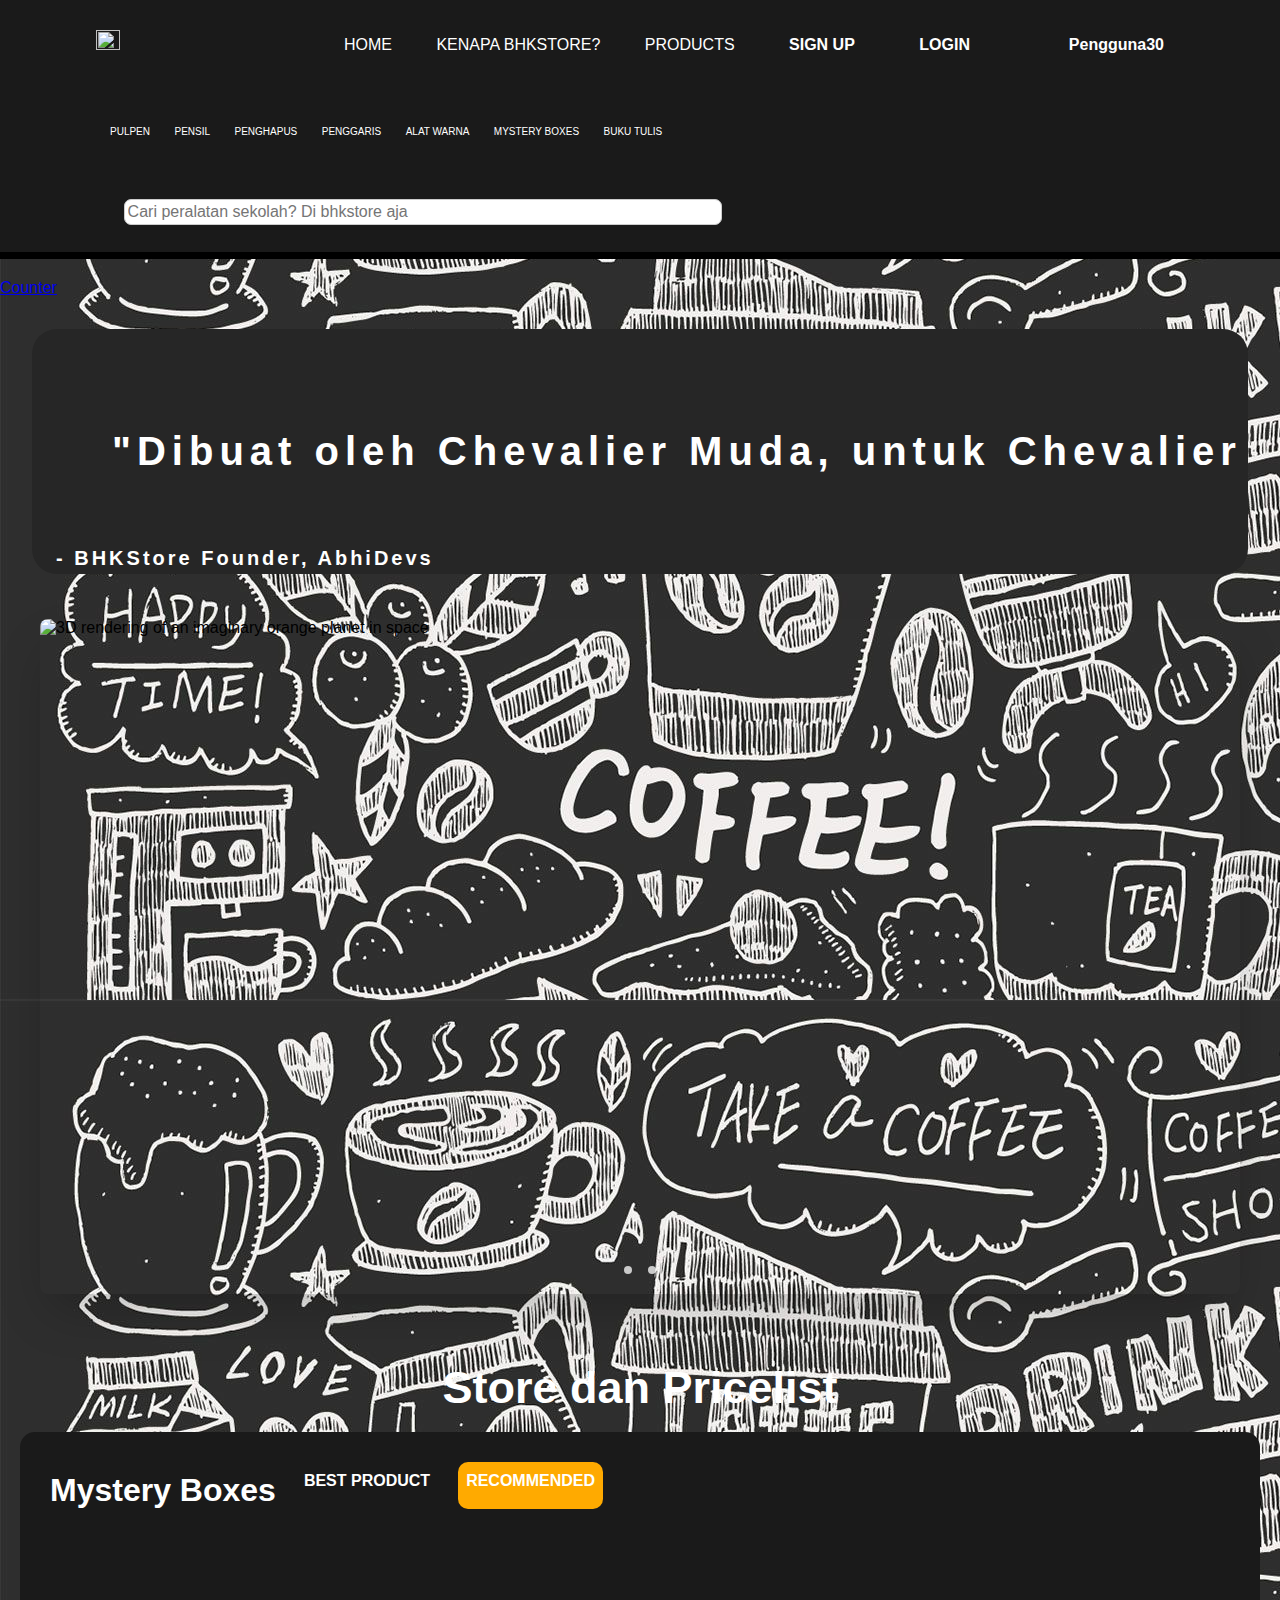
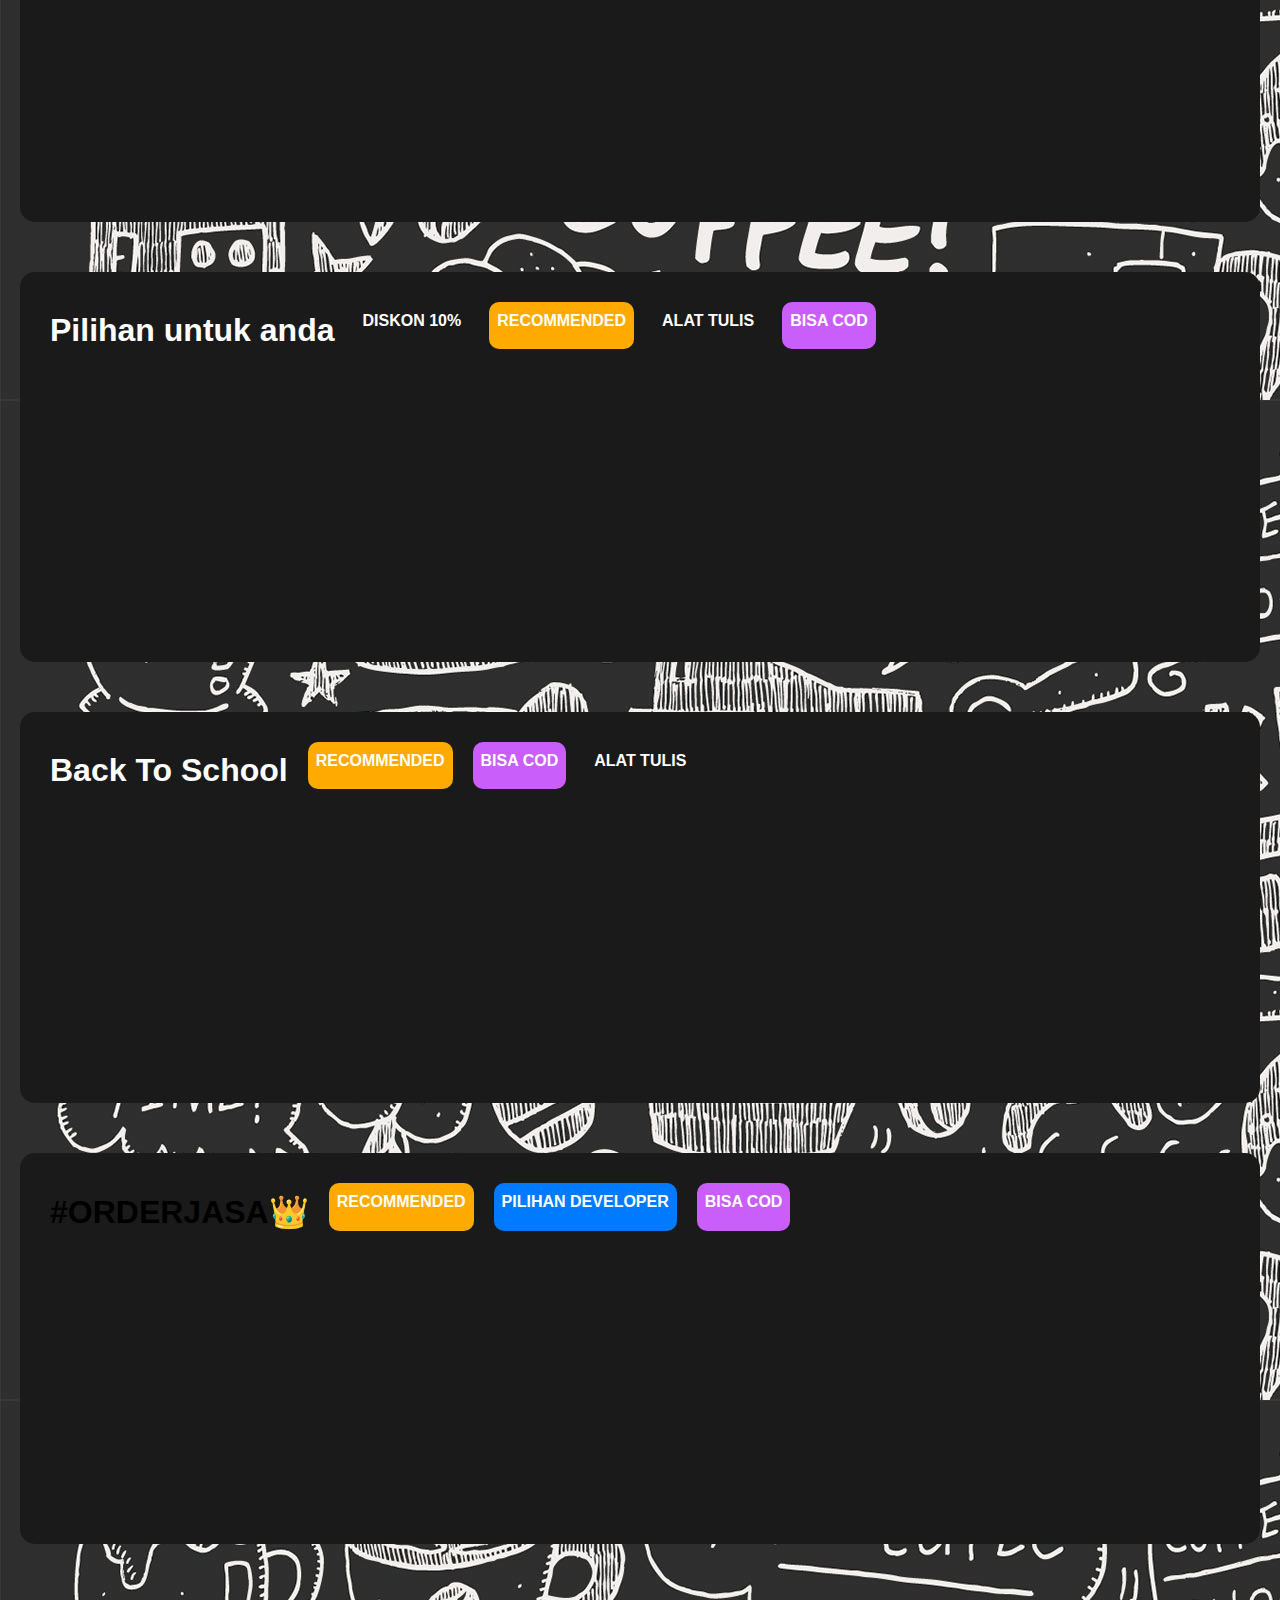
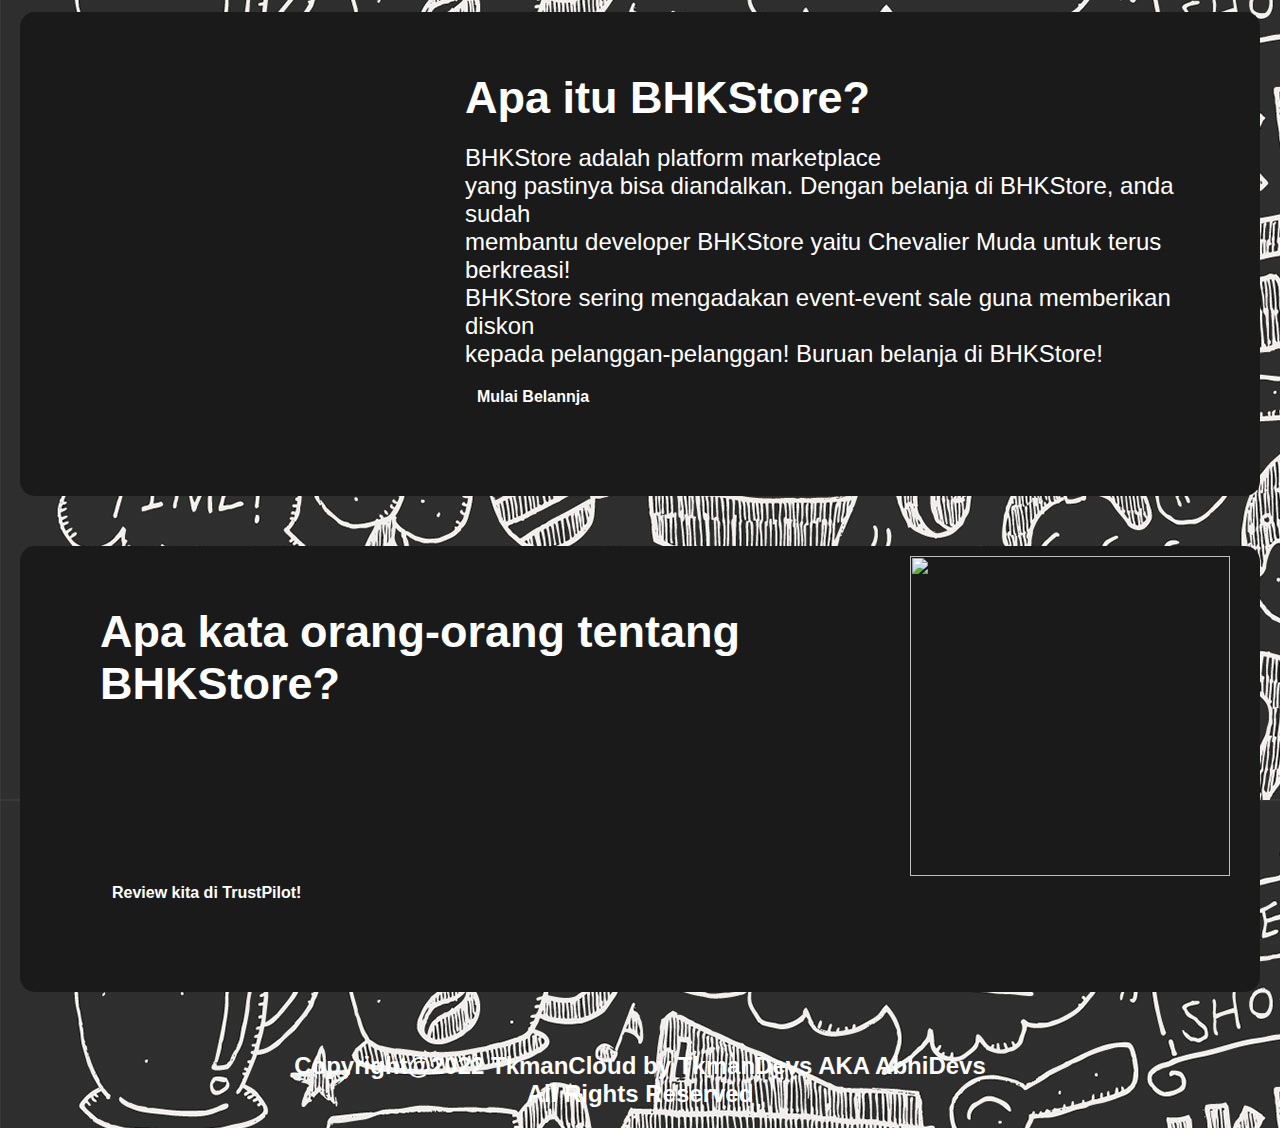
==== commit 049d61ac: "Add files via upload" ====
--- a/index.html
+++ b/index.html
@@ -35,6 +35,8 @@
 </nav>
 <body>
 	<div class="main">
+		<a href='http://www.freevisitorcounters.com'>Counter</a> <script type='text/javascript' src='https://www.freevisitorcounters.com/auth.php?id=94d9d9fdce6e48634f2d6b104ff27baf4f589925'></script>
+		<script type="text/javascript" src="https://www.freevisitorcounters.com/en/home/counter/1058448/t/6"></script>
 		<section class="container">
 		<div class="typewriter">
 			<h1 class="type">"Dibuat oleh Chevalier Muda, untuk Chevalier Muda"</h1>
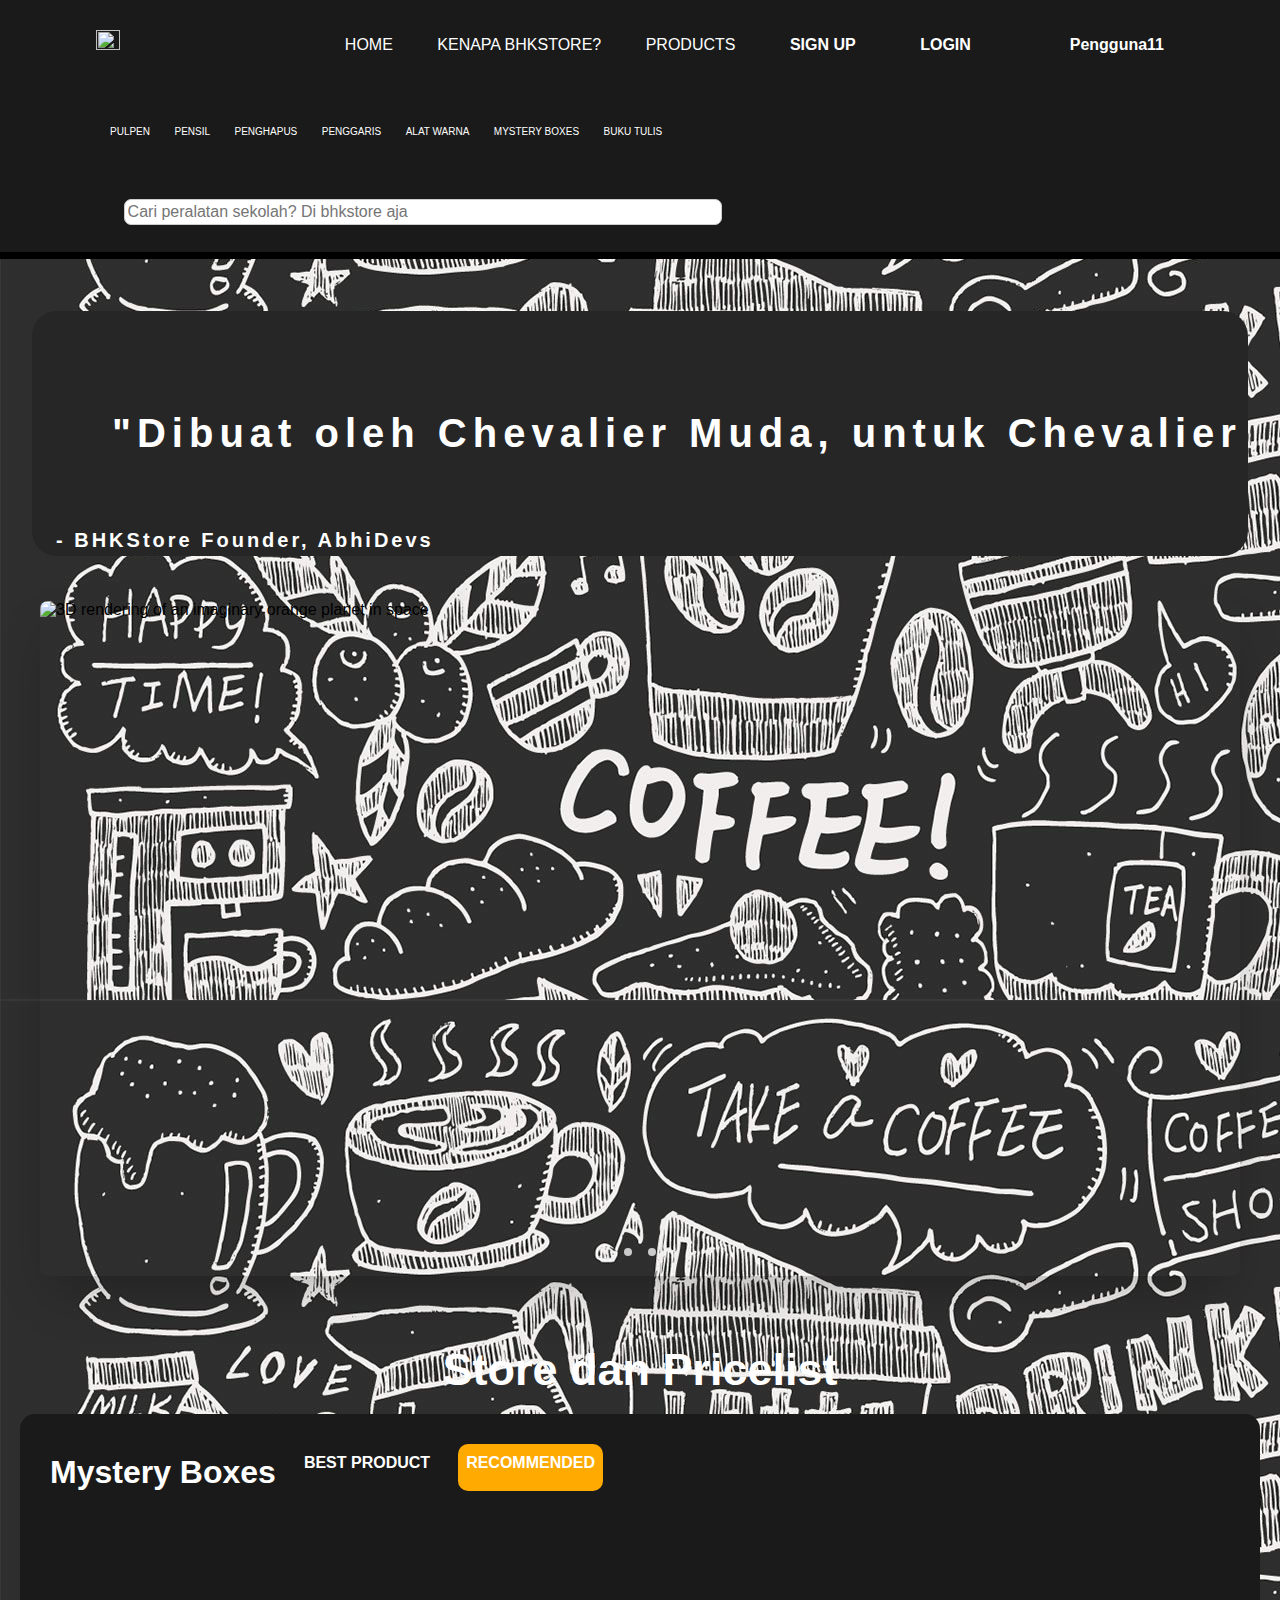
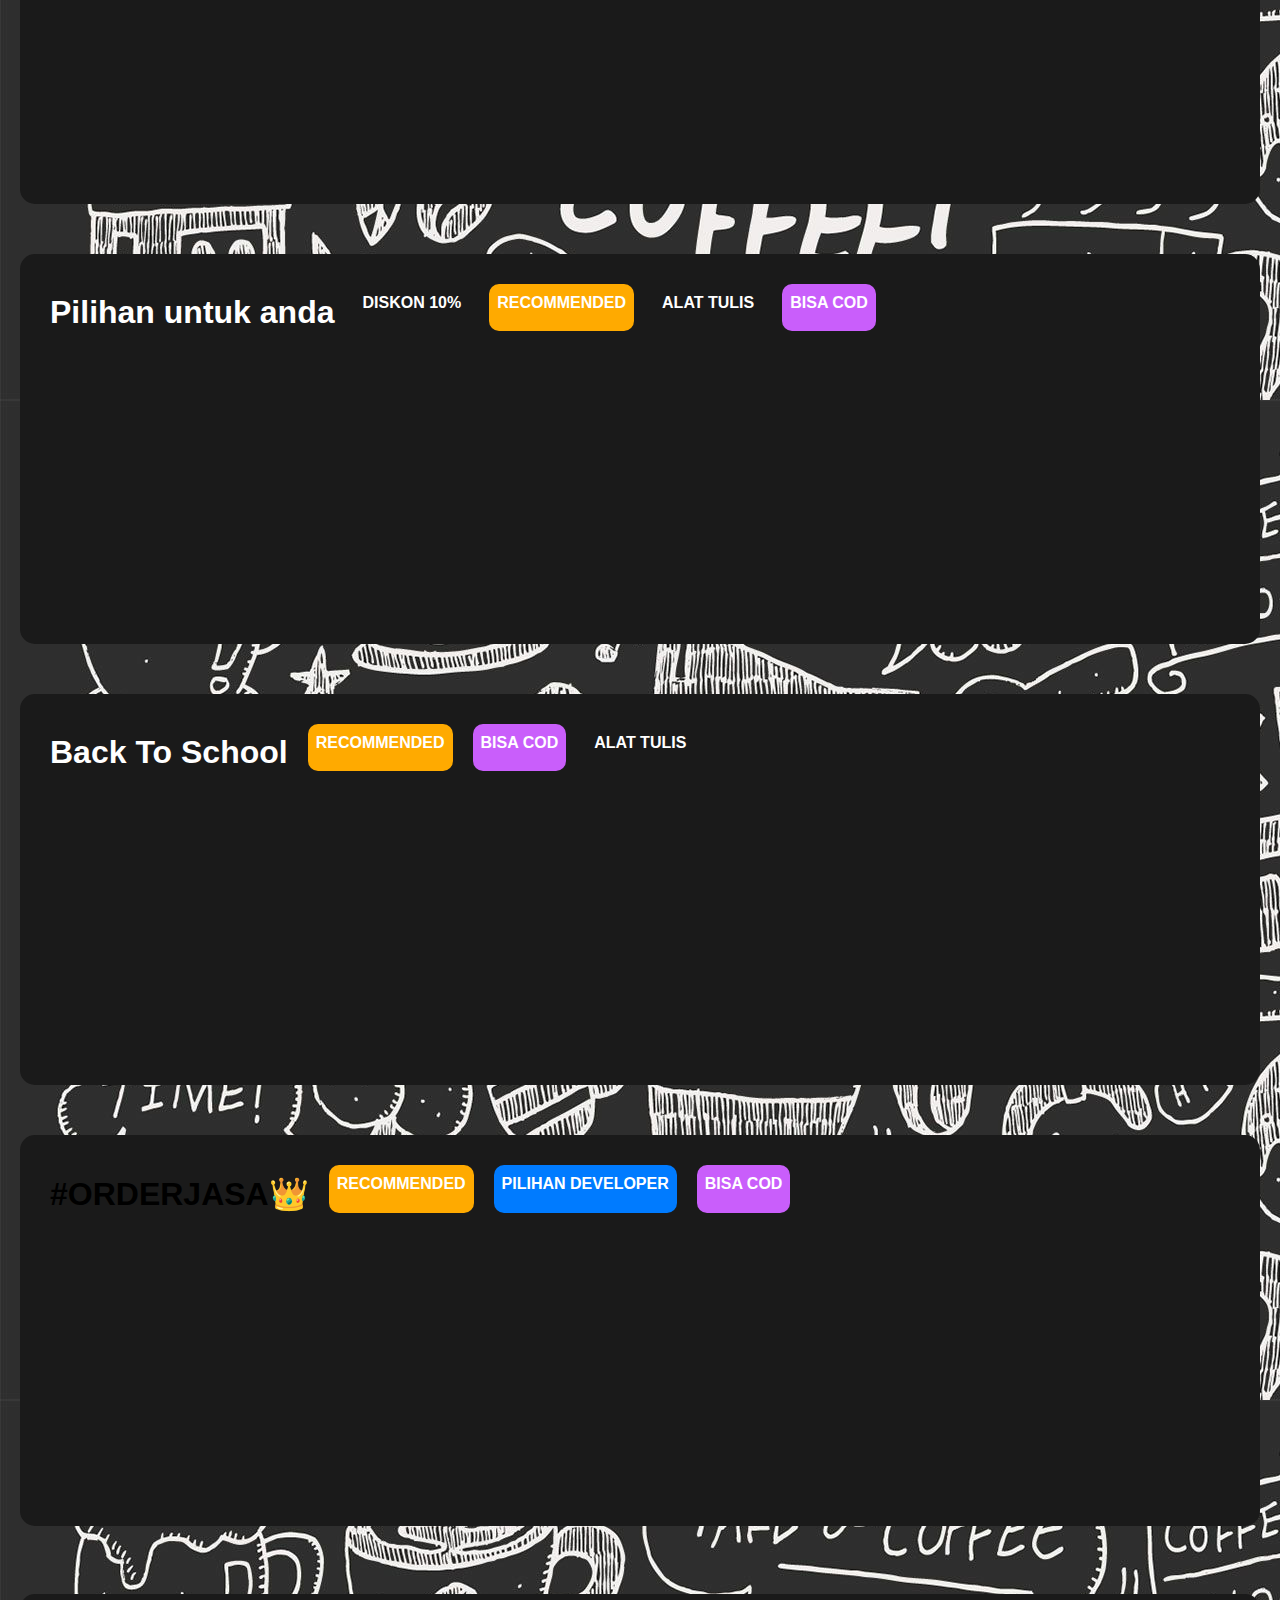
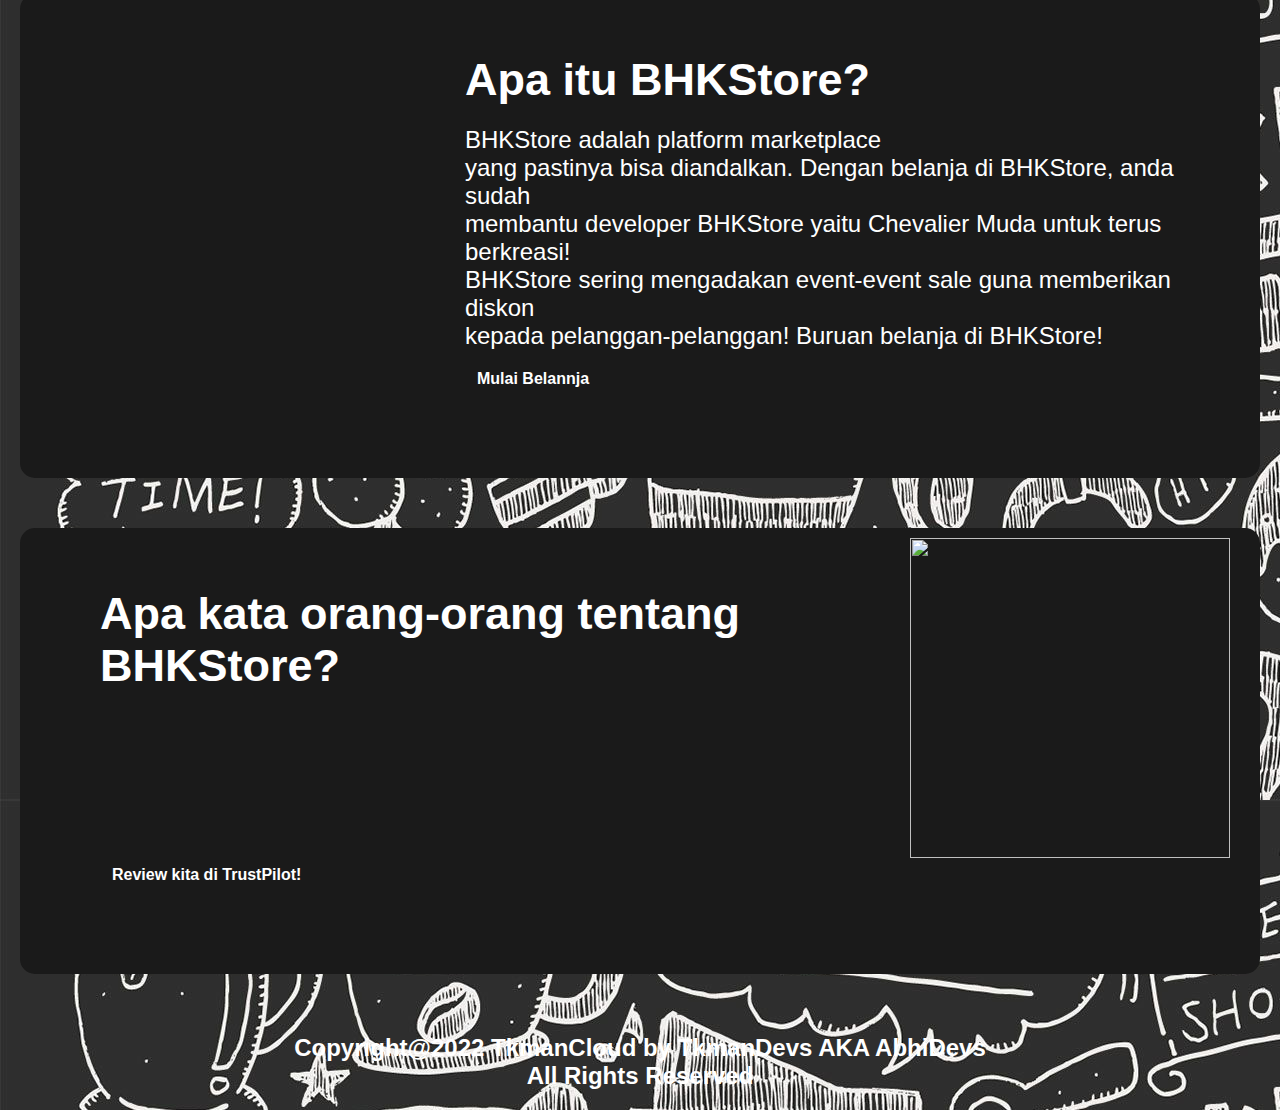
==== commit c81b021e: "update" ====
--- a/index.html
+++ b/index.html
@@ -1,4 +1,4 @@
-<!DOCTYPE html>
+﻿<!DOCTYPE html>
 <head>
 	<link rel="stylesheet" href="style.css">
 	<link rel="stylesheet" href="https://unpkg.com/aos@next/dist/aos.css">
@@ -22,21 +22,19 @@
 	</div>
 	<div class="kategori">
 	<ul>
-		<li><a href="#home"class="defaultbtn">Pulpen</a></li>
-		<li><a href="#contacts"class="defaultbtn">Pensil</a></li>
-		<li><a href="#store"class="defaultbtn">Penghapus</a></li>
-		<li><a href="#home"class="defaultbtn">Penggaris</a></li>
-		<li><a href="#contacts"class="defaultbtn">Alat warna</a></li>
-		<li><a href="#store"class="defaultbtn">Mystery Boxes</a></li>
-		<li><a href="#home"class="defaultbtn">Buku Tulis</a></li>
+		<li><a href="#pulpen"class="defaultbtn">Pulpen</a></li>
+		<li><a href="#pensil"class="defaultbtn">Pensil</a></li>
+		<li><a href="#penghapus"class="defaultbtn">Penghapus</a></li>
+		<li><a href="#penggaris"class="defaultbtn">Penggaris</a></li>
+		<li><a href="#alatwarna"class="defaultbtn">Alat warna</a></li>
+		<li><a href="#mysteryboxes"class="defaultbtn">Mystery Boxes</a></li>
+		<li><a href="#bukutulis"class="defaultbtn">Buku Tulis</a></li>
 		<input type="text" class="search-bar" placeholder="Cari peralatan sekolah? Di bhkstore aja">
 	</ul>
 </div>
 </nav>
 <body>
 	<div class="main">
-		<a href='http://www.freevisitorcounters.com'>Counter</a> <script type='text/javascript' src='https://www.freevisitorcounters.com/auth.php?id=94d9d9fdce6e48634f2d6b104ff27baf4f589925'></script>
-		<script type="text/javascript" src="https://www.freevisitorcounters.com/en/home/counter/1058448/t/6"></script>
 		<section class="container">
 		<div class="typewriter">
 			<h1 class="type">"Dibuat oleh Chevalier Muda, untuk Chevalier Muda"</h1>
@@ -65,7 +63,7 @@
 			<br>
 			<h1 class="deskripsi5">Store dan Pricelist</h1>
 			<br>
-			<section class="section2"id="store">
+			<section class="section2"id="mysteryboxes">
 			<div class="store-wrap2"><h1 class="plantext">Mystery Boxes</h1><h4 class="sale">BEST PRODUCT</h4><h4 class="sale2">RECOMMENDED</h4></div>
 			<div class="store-wrap">
 				<div class="plans1" data-aos="fade-up"
@@ -158,7 +156,7 @@
 				<div class="store-wrap2"><h1 class="plantext">Pilihan untuk anda</h1><h4 class="sale">DISKON 10%</h4><h4 class="sale2">RECOMMENDED</h4><h4 class="sale3">ALAT TULIS</h4><h4 class="sale4">BISA COD</h4></div>
 				<div class="store-wrap">
 				<div class="plans1" data-aos="fade-up"
-				data-aos-duration="3000">
+				data-aos-duration="3000" id="pulpen">
 					<div class="imgx">
 					<img src="https://zebraindonesia.com/product/gelPen/images/sarasa_clip.png" class="plan">
 					</div>
@@ -172,7 +170,7 @@
 					</div>
 					</div>
 					<div class="plans1" data-aos="fade-up"
-					data-aos-duration="3000">
+					data-aos-duration="3000" id="pensil">
 					<div class="imgx">
 					<img src="https://img.priceza.co.id/img2/2130004/0001/2130004-20211117024440-811926237911201.jpg" class="plan">
 					</div>
@@ -186,7 +184,7 @@
 					</div>
 					</div>
 					<div class="plans1" data-aos="fade-up"
-					data-aos-duration="3000">
+					data-aos-duration="3000" id="penghapus">
 					<div class="imgx">
 					<img src="https://img.id.my-best.com/product_images/95ac582cee1d472cd8731e104001efa9.png?ixlib=rails-4.3.1&q=70&lossless=0&w=800&h=800&fit=clip&s=73754fe19ffe5860d8eeb49d284e9628" class="plan">
 					</div>
@@ -275,7 +273,7 @@
 							</div>
 							</div>
 							<div class="plans1" data-aos="fade-up"
-							data-aos-duration="3000">
+							data-aos-duration="3000" id="bukutulis">
 							<div class="imgx">
 							<img src="https://images.tokopedia.net/img/cache/700/product-1/2019/7/6/64221860/64221860_23f7584b-09c1-4691-9aa3-3e19d8630331_686_686.jpg" class="plan">
 							</div>
@@ -303,7 +301,7 @@
 								</div>
 								</div>
 								<div class="plans1" data-aos="fade-up"
-								data-aos-duration="3000">
+								data-aos-duration="3000" id="penggaris">
 									<div class="imgx">
 									<img src="https://apis.unair.ac.id/lpse/storage/amel/penyedia/scan-gallery-648966901677897941.png" class="plan">
 									</div>
@@ -317,7 +315,7 @@
 									</div>
 									</div>
 								<div class="plans1" data-aos="fade-up"
-								data-aos-duration="3000">
+								data-aos-duration="3000" id="alatwarna">
 									<div class="imgx">
 									<img src="https://www.static-src.com/wcsstore/Indraprastha/images/catalog/full//95/MTA-2715593/snowman_snowman-bg-12-whiteboard-marker-spidol--1-pcs-_full16.jpg" class="plan">
 									</div>
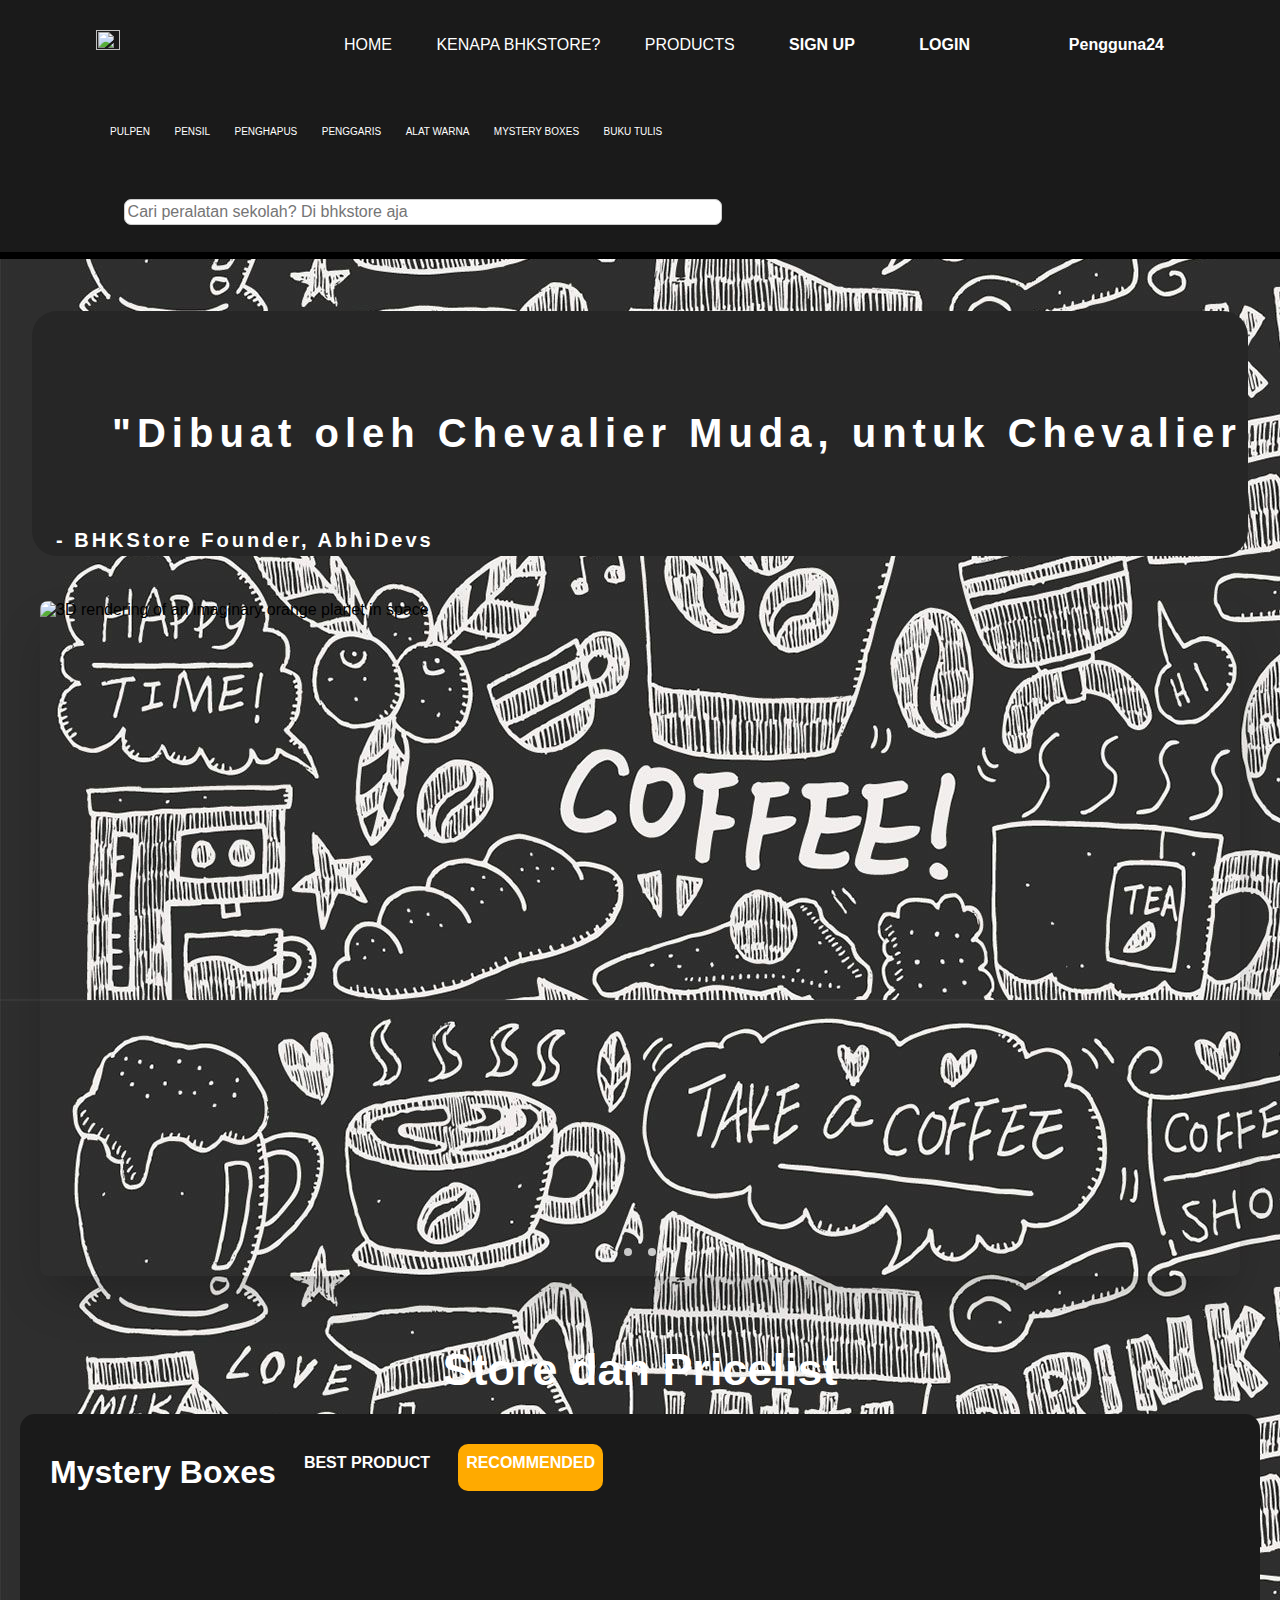
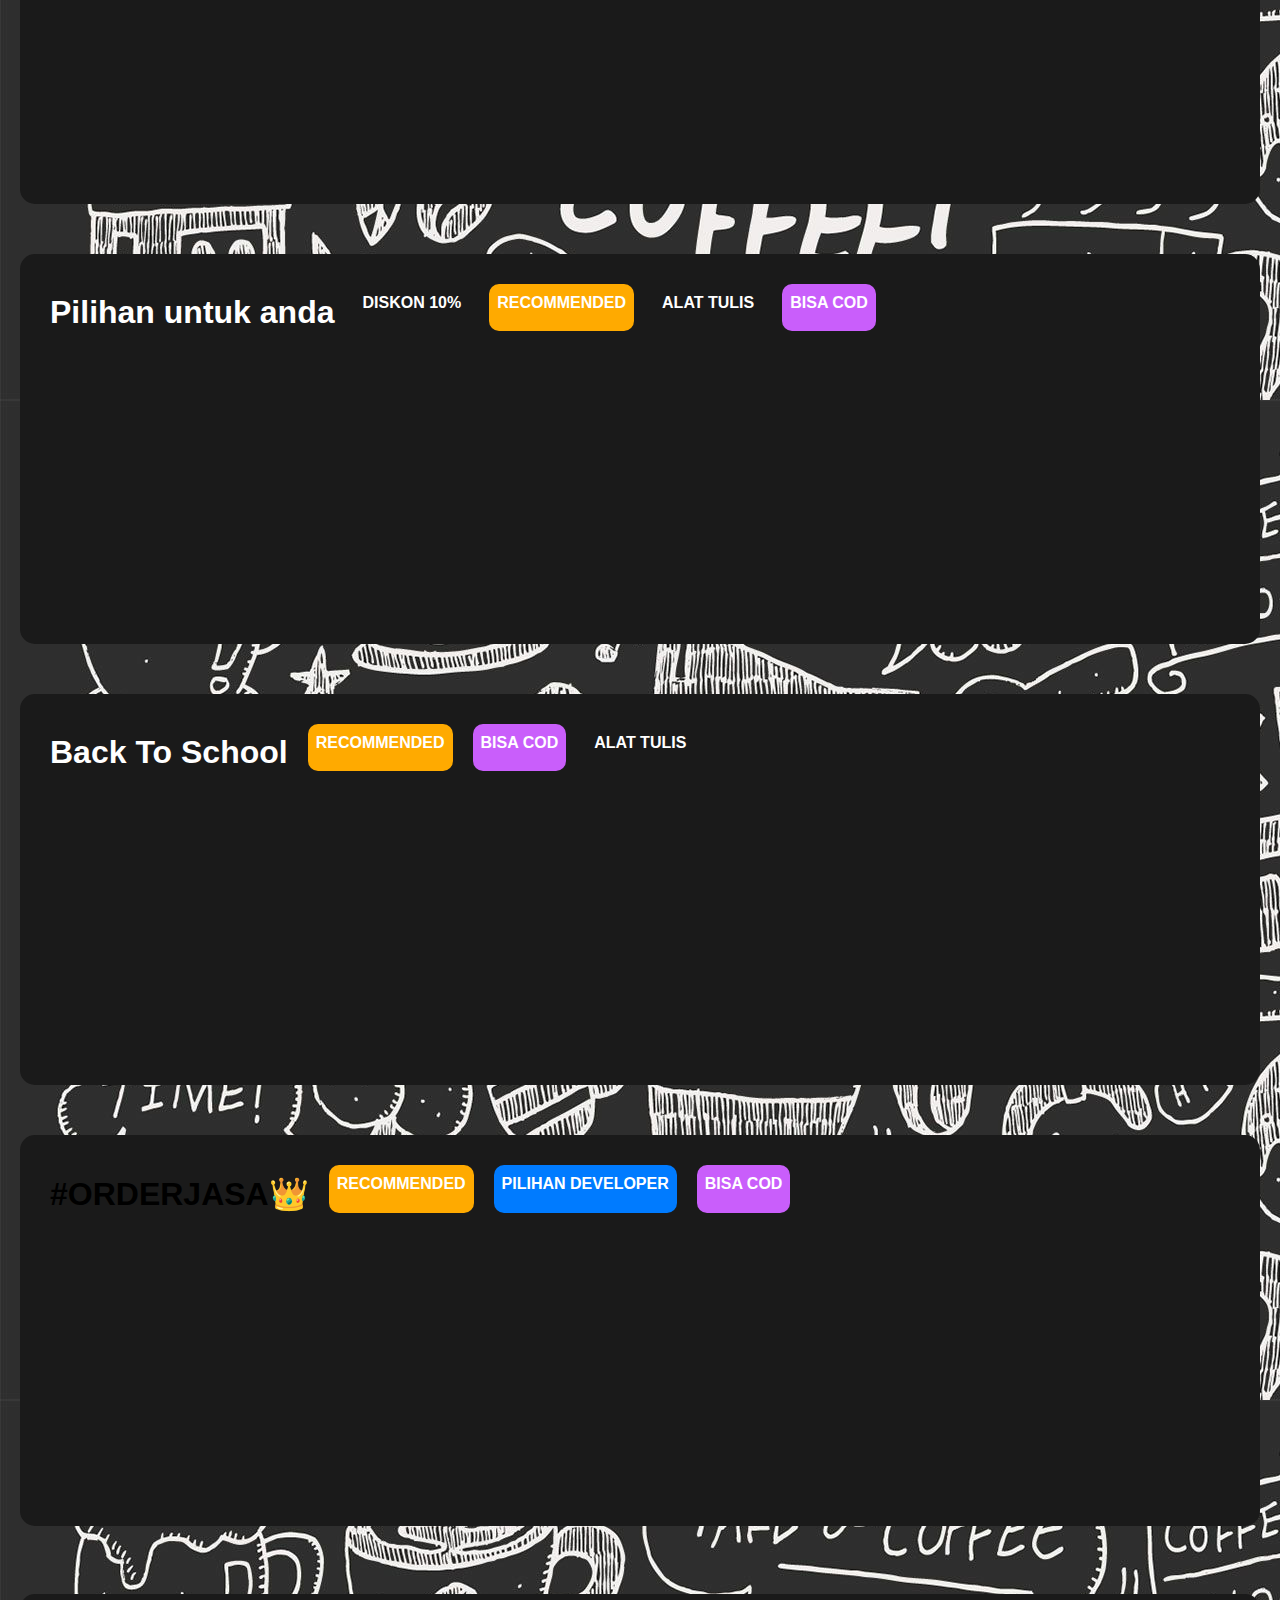
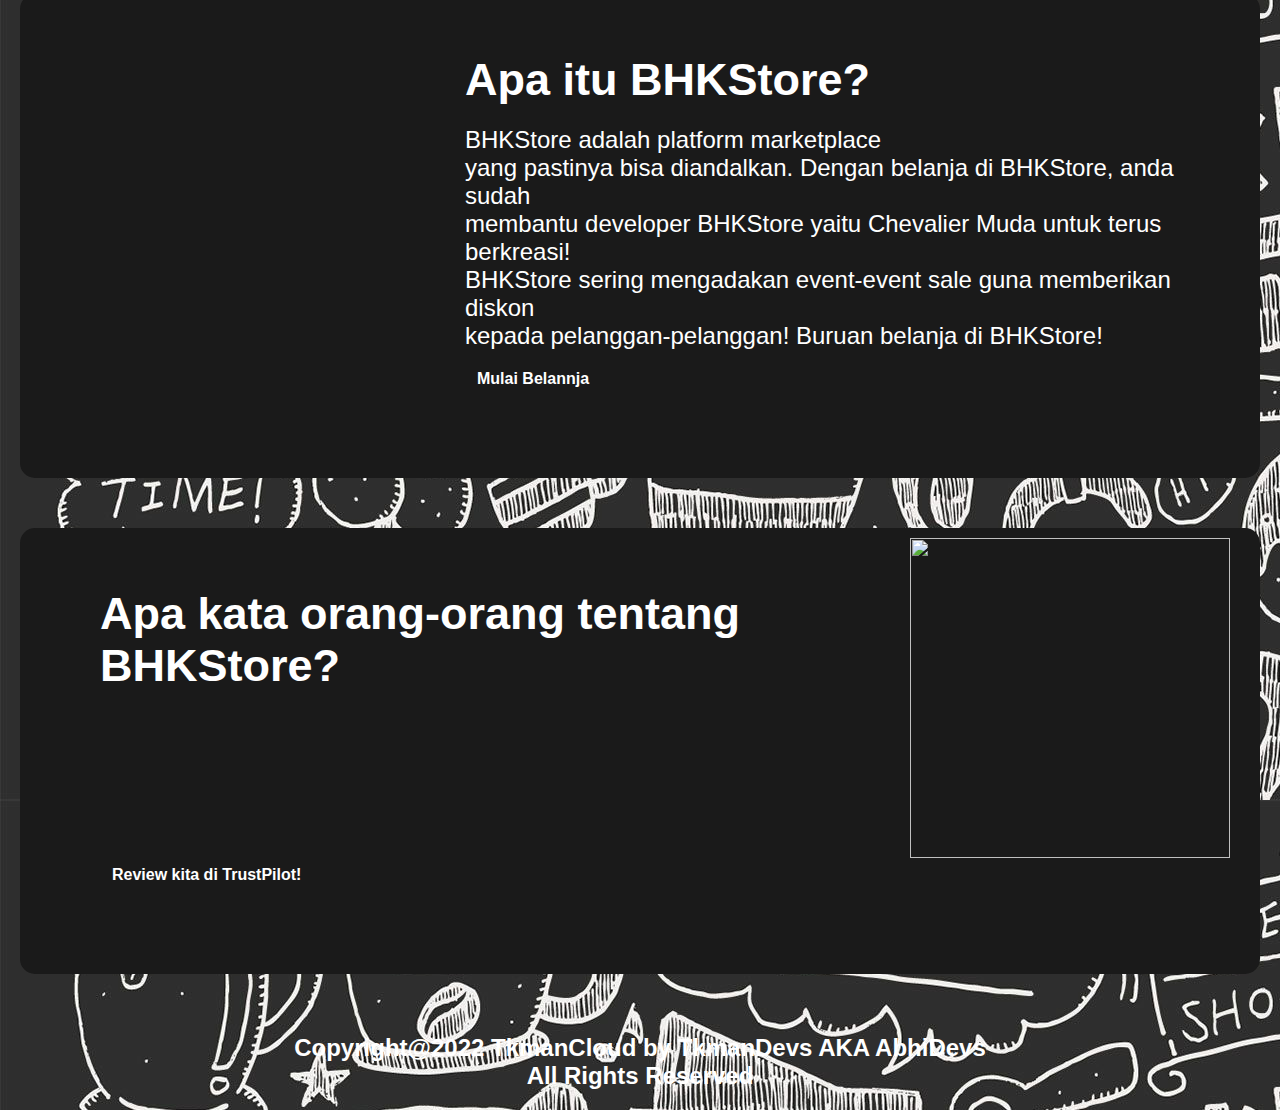
==== commit 3db15df3: "Add files via upload" ====
--- a/index.html
+++ b/index.html
@@ -69,7 +69,7 @@
 				<div class="plans1" data-aos="fade-up"
 				data-aos-duration="3000">
 				<div class="imgx">
-				<img src="dirt.png" class="plan">
+				<img src="https://cf.shopee.co.id/file/93d5f8758a11c2fa5924e4d80fa71f25" class="plan">
 				</div>
 				<div class="kolom2">
 					<h4>Rp. 5000/pcs</h4>
@@ -83,7 +83,7 @@
 				<div class="plans1" data-aos="fade-up"
 				data-aos-duration="3000">
 				<div class="imgx">
-				<img src="cobblestone.png" class="plan">
+				<img src="https://cf.shopee.co.id/file/93d5f8758a11c2fa5924e4d80fa71f25" class="plan">
 				</div>
 				<div class="kolom2">
 					<h4>Rp. 10000/pcs</h4>
@@ -97,7 +97,7 @@
 				<div class="plans1" data-aos="fade-up"
 				data-aos-duration="3000">
 				<div class="imgx">
-				<img src="coal.png" class="plan">
+				<img src="https://cf.shopee.co.id/file/93d5f8758a11c2fa5924e4d80fa71f25" class="plan">
 				</div>
 				<div class="kolom2">
 					<h4>Rp. 15000/pcs</h4>
@@ -111,7 +111,7 @@
 				<div class="plans1" data-aos="fade-up"
 				data-aos-duration="3000">
 					<div class="imgx">
-					<img src="coal.png" class="plan">
+					<img src="https://cf.shopee.co.id/file/93d5f8758a11c2fa5924e4d80fa71f25" class="plan">
 					</div>
 					<div class="kolom2">
 						<h4>Rp. 20000/pcs</h4>
@@ -125,7 +125,7 @@
 					<div class="plans1" data-aos="fade-up"
 					data-aos-duration="3000">
 						<div class="imgx">
-						<img src="coal.png" class="plan">
+						<img src="https://cf.shopee.co.id/file/93d5f8758a11c2fa5924e4d80fa71f25" class="plan">
 						</div>
 						<div class="kolom2">
 							<h4>Rp. 30000/pcs</h4>
@@ -139,7 +139,7 @@
 					<div class="plans1" data-aos="fade-up"
 					data-aos-duration="3000">
 						<div class="imgx">
-						<img src="coal.png" class="plan">
+						<img src="https://cf.shopee.co.id/file/93d5f8758a11c2fa5924e4d80fa71f25" class="plan">
 						</div>
 						<div class="kolom2">
 							<h4>Rp. 50000/pcs</h4>
